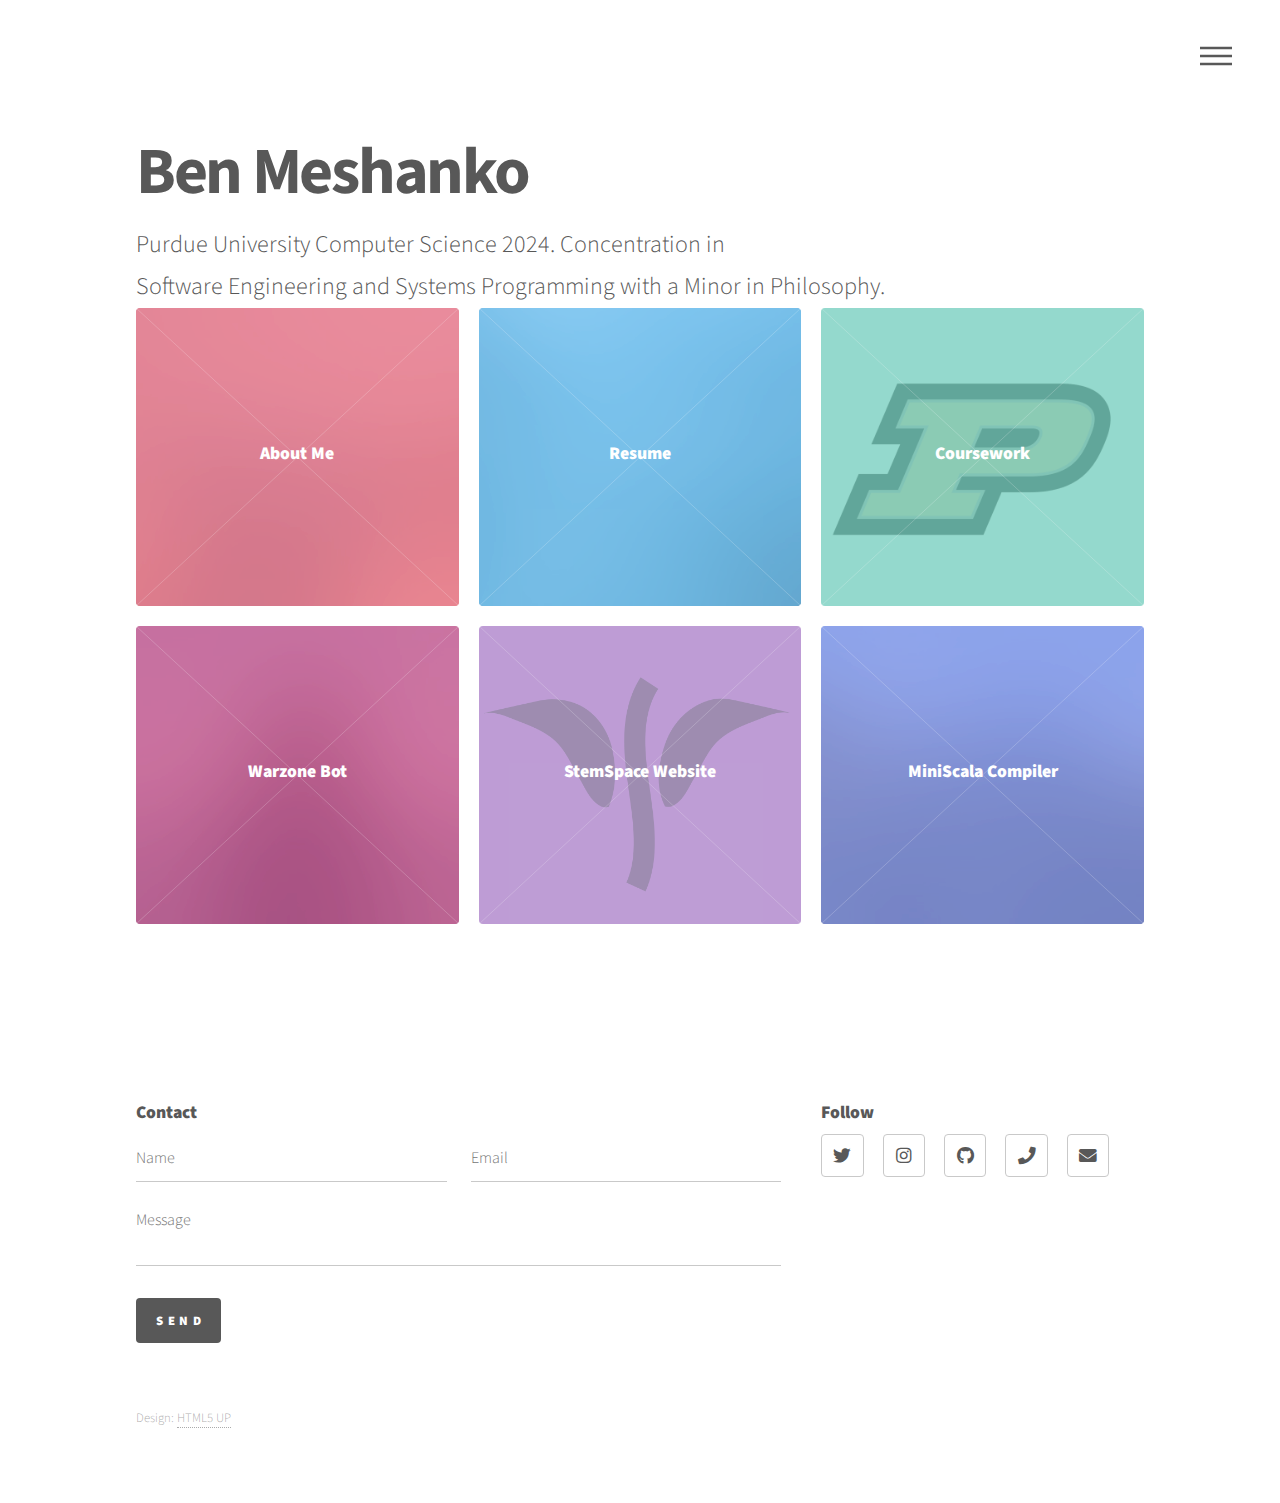
==== index.html @ 22a18676 "Lots of changes!" ====
<!DOCTYPE HTML>
<!--
	Phantom by HTML5 UP
	html5up.net | @ajlkn
	Free for personal and commercial use under the CCA 3.0 license (html5up.net/license)
-->
<html>
	<head>
		<title>Ben Meshanko</title>
		<meta charset="utf-8" />
		<meta name="viewport" content="width=device-width, initial-scale=1, user-scalable=no" />
		<link rel="stylesheet" href="assets/css/main.css" />
		<noscript><link rel="stylesheet" href="assets/css/noscript.css" /></noscript>
	</head>
	<body class="is-preload">
		<!-- Wrapper -->
			<div id="wrapper">

				<!-- Header -->
					<header id="header">
						<div class="inner">

							<!-- Nav -->
								<nav>
									<ul>
										<li><a href="#menu">Menu</a></li>
									</ul>
								</nav>

						</div>
					</header>

				<!-- Menu -->
					<nav id="menu">
						<h2>Menu</h2>
						<ul>
							<li><a href="index.html">Home</a></li>
							<li><a href="about.html">About Me</a></li>
							<li><a href="resume.pdf">Resume</a></li>
							<li><a href="coursework.html">Coursework</a></li>
						</ul>
					</nav>

				<!-- Main -->
					<div id="main">
						<div class="inner">
							<header class="text">
								<h1>Ben Meshanko</h1>
								<p>Purdue University Computer Science 2024. Concentration in<br> Software Engineering and Systems
									Programming with a Minor in Philosophy.
								</p>
							</header>
							<section class="tiles">
								<article class="style1">
									<span class="image">
										<img src="images/pic01.jpg" alt="" />
									</span>
									<a href="about.html">
										<h2>About Me</h2>
										<div class="content">
										</div>
									</a>
								</article>
								<article class="style2">
									<span class="image">
										<img src="images/pic02.jpg" alt="" />
									</span>
									<a href="resume.pdf">
										<h2>Resume</h2>
										<div class="content">
										</div>
									</a>
								</article>
								<article class="style3">
									<span class="image">
										<img src="images/purdue.jpg" alt="" />
									</span>
									<a href="coursework.html">
										<h2>Coursework</h2>
										<div class="content">
										</div>
									</a>
								</article>
								<article class="style4">
									<span class="image">
										<img src="images/pic04.jpg" alt="" />
									</span>
									<a href="warzone.html">
										<h2>Warzone Bot</h2>
										<div class="content">
										</div>
									</a>
								</article>
								<article class="style5">
									<span class="image">
										<img src="images/stemspace.png" alt="" />
									</span>
									<a href="stemspace.html">
										<h2>StemSpace Website</h2>
										<div class="content">
										</div>
									</a>
								</article>
								<article class="style6">
									<span class="image">
										<img src="images/pic06.jpg" alt="" />
									</span>
									<a href="compiler.html">
										<h2>MiniScala Compiler</h2>
										<div class="content">
										</div>
									</a>
								</article>
							</section>
						</div>
					</div>

				<!-- Footer -->
					<footer id="footer">
						<div class="inner">
							<section>
								<h2>Contact</h2>
								<form method="post" action="#">
									<div class="fields">
										<div class="field half">
											<input type="text" name="name" id="name" placeholder="Name" />
										</div>
										<div class="field half">
											<input type="email" name="email" id="email" placeholder="Email" />
										</div>
										<div class="field">
											<textarea name="message" id="message" placeholder="Message"></textarea>
										</div>
									</div>
									<ul class="actions">
										<li><input type="submit" value="Send" class="primary" /></li>
									</ul>
								</form>
							</section>
							<section>
								<h2>Follow</h2>
								<ul class="icons">
									<li><a href="#" class="icon brands style2 fa-twitter"><span class="label">Twitter</span></a></li>
									<li><a href="#" class="icon brands style2 fa-instagram"><span class="label">Instagram</span></a></li>
									<li><a href="#" class="icon brands style2 fa-github"><span class="label">GitHub</span></a></li>
									<li><a href="#" class="icon solid style2 fa-phone"><span class="label">Phone</span></a></li>
									<li><a href="#" class="icon solid style2 fa-envelope"><span class="label">Email</span></a></li>
								</ul>
							</section>
							<ul class="copyright">
								<li>Design: <a href="http://html5up.net">HTML5 UP</a></li>
							</ul>
						</div>
					</footer>
			</div>

		<!-- Scripts -->
			<script src="assets/js/jquery.min.js"></script>
			<script src="assets/js/browser.min.js"></script>
			<script src="assets/js/breakpoints.min.js"></script>
			<script src="assets/js/util.js"></script>
			<script src="assets/js/main.js"></script>

	</body>
</html>
---- assets/css/main.css ----
@import url(fontawesome-all.min.css);
@import url("https://fonts.googleapis.com/css?family=Source+Sans+Pro:300,700,900");

/*
	Phantom by HTML5 UP
	html5up.net | @ajlkn
	Free for personal and commercial use under the CCA 3.0 license (html5up.net/license)
*/

html, body, div, span, applet, object,
iframe, h1, h2, h3, h4, h5, h6, p, blockquote,
pre, a, abbr, acronym, address, big, cite,
code, del, dfn, em, img, ins, kbd, q, s, samp,
small, strike, strong, sub, sup, tt, var, b,
u, i, center, dl, dt, dd, ol, ul, li, fieldset,
form, label, legend, table, caption, tbody,
tfoot, thead, tr, th, td, article, aside,
canvas, details, embed, figure, figcaption,
footer, header, hgroup, menu, nav, output, ruby,
section, summary, time, mark, audio, video {
	margin: 0;
	padding: 0;
	border: 0;
	font-size: 100%;
	font: inherit;
	vertical-align: baseline;}

article, aside, details, figcaption, figure,
footer, header, hgroup, menu, nav, section {
	display: block;}

body {
	line-height: 1;
}

ol, ul {
	list-style: none;
}

blockquote, q {
	quotes: none;
}

	blockquote:before, blockquote:after, q:before, q:after {
		content: '';
		content: none;
	}

table {
	border-collapse: collapse;
	border-spacing: 0;
}

body {
	-webkit-text-size-adjust: none;
}

mark {
	background-color: transparent;
	color: inherit;
}

input::-moz-focus-inner {
	border: 0;
	padding: 0;
}

input, select, textarea {
	-moz-appearance: none;
	-webkit-appearance: none;
	-ms-appearance: none;
	appearance: none;
}

/* Basic */

	@-ms-viewport {
		width: device-width;
	}

	body {
		-ms-overflow-style: scrollbar;
	}

	@media screen and (max-width: 480px) {

		html, body {
			min-width: 320px;
		}

	}

	html {
		box-sizing: border-box;
	}

	*, *:before, *:after {
		box-sizing: inherit;
	}

	body {
		background: #ffffff;
	}

		body.is-preload *, body.is-preload *:before, body.is-preload *:after {
			-moz-animation: none !important;
			-webkit-animation: none !important;
			-ms-animation: none !important;
			animation: none !important;
			-moz-transition: none !important;
			-webkit-transition: none !important;
			-ms-transition: none !important;
			transition: none !important;
		}

/* Type */

	body, input, select, textarea {
		color: #585858;
		font-family: "Source Sans Pro", Helvetica, sans-serif;
		font-size: 16pt;
		font-weight: 300;
		line-height: 1.75;
	}

		@media screen and (max-width: 1680px) {

			body, input, select, textarea {
				font-size: 14pt;
			}

		}

		@media screen and (max-width: 1280px) {

			body, input, select, textarea {
				font-size: 12pt;
			}

		}

	a {
		-moz-transition: border-bottom-color 0.2s ease, color 0.2s ease;
		-webkit-transition: border-bottom-color 0.2s ease, color 0.2s ease;
		-ms-transition: border-bottom-color 0.2s ease, color 0.2s ease;
		transition: border-bottom-color 0.2s ease, color 0.2s ease;
		text-decoration: none;
		color: #585858;
		border-bottom: dotted 1px rgba(88, 88, 88, 0.5);
	}

		a:hover {
			border-bottom-color: transparent;
			color: #f2849e !important;
		}

	strong, b {
		font-weight: 900;
	}

	em, i {
		font-style: italic;
	}

	p {
		margin: 0 0 0 0;
	}

	h1 {
		font-size: 2.75em;
		font-weight: 700;
		line-height: 1.3;
		margin: 0 0 0.5em 0;
		letter-spacing: -0.035em;
	}

		h1 a {
			color: inherit;
		}

		@media screen and (max-width: 736px) {

			h1 {
				font-size: 2em;
				margin: 0 0 1em 0;
			}

		}

		@media screen and (max-width: 360px) {

			h1 {
				font-size: 1.75em;
			}

		}

	h2, h3, h4, h5, h6 {
		font-weight: 900;
		line-height: 1.5;
		margin: 0 0 2mm 0;
	}

		h2 a, h3 a, h4 a, h5 a, h6 a {
			color: inherit;
		}

	h2 {
		font-size: 1.1em;
	}

	h3 {
		font-size: 1em;
	}

	h4 {
		font-size: 0.8em;
	}

	h5 {
		font-size: 0.8em;
	}

	h6 {
		font-size: 0.8em;
	}

	@media screen and (max-width: 980px) {

		h1 br, h2 br, h3 br, h4 br, h5 br, h6 br {
			display: none;
		}

	}

	@media screen and (max-width: 736px) {

		h2 {
			font-size: 1em;
		}

		h3 {
			font-size: 0.8em;
		}

	}

	sub {
		font-size: 0.8em;
		position: relative;
		top: 0.5em;
	}

	sup {
		font-size: 0.8em;
		position: relative;
		top: -0.5em;
	}

	blockquote {
		border-left: solid 4px #c9c9c9;
		font-style: italic;
		margin: 0 0 2em 0;
		padding: 0.5em 0 0.5em 2em;
	}

	code {
		background: rgba(144, 144, 144, 0.075);
		border-radius: 4px;
		border: solid 1px #c9c9c9;
		font-family: "Courier New", monospace;
		font-size: 0.9em;
		margin: 0 0.25em;
		padding: 0.25em 0.65em;
	}

	pre {
		-webkit-overflow-scrolling: touch;
		font-family: "Courier New", monospace;
		font-size: 0.9em;
		margin: 0 0 2em 0;
	}

		pre code {
			display: block;
			line-height: 1.75;
			padding: 1em 1.5em;
			overflow-x: auto;
		}

	hr {
		border: 0;
		border-bottom: solid 1px #c9c9c9;
		margin: 2em 0;
	}

		hr.major {
			margin: 3em 0;
		}

	.align-left {
		text-align: left;
	}

	.align-center {
		text-align: center;
	}

	.align-right {
		text-align: right;
	}

/* Row */

	.row {
		display: flex;
		flex-wrap: wrap;
		box-sizing: border-box;
		align-items: stretch;
	}

		.row > * {
			box-sizing: border-box;
		}

		.row.gtr-uniform > * > :last-child {
			margin-bottom: 0;
		}

		.row.aln-left {
			justify-content: flex-start;
		}

		.row.aln-center {
			justify-content: center;
		}

		.row.aln-right {
			justify-content: flex-end;
		}

		.row.aln-top {
			align-items: flex-start;
		}

		.row.aln-middle {
			align-items: center;
		}

		.row.aln-bottom {
			align-items: flex-end;
		}

		.row > .imp {
			order: -1;
		}

		.row > .col-1 {
			width: 8.33333%;
		}

		.row > .off-1 {
			margin-left: 8.33333%;
		}

		.row > .col-2 {
			width: 16.66667%;
		}

		.row > .off-2 {
			margin-left: 16.66667%;
		}

		.row > .col-3 {
			width: 25%;
		}

		.row > .off-3 {
			margin-left: 25%;
		}

		.row > .col-4 {
			width: 33.33333%;
		}

		.row > .off-4 {
			margin-left: 33.33333%;
		}

		.row > .col-5 {
			width: 41.66667%;
		}

		.row > .off-5 {
			margin-left: 41.66667%;
		}

		.row > .col-6 {
			width: 50%;
		}

		.row > .off-6 {
			margin-left: 50%;
		}

		.row > .col-7 {
			width: 58.33333%;
		}

		.row > .off-7 {
			margin-left: 58.33333%;
		}

		.row > .col-8 {
			width: 66.66667%;
		}

		.row > .off-8 {
			margin-left: 66.66667%;
		}

		.row > .col-9 {
			width: 75%;
		}

		.row > .off-9 {
			margin-left: 75%;
		}

		.row > .col-10 {
			width: 83.33333%;
		}

		.row > .off-10 {
			margin-left: 83.33333%;
		}

		.row > .col-11 {
			width: 91.66667%;
		}

		.row > .off-11 {
			margin-left: 91.66667%;
		}

		.row > .col-12 {
			width: 100%;
		}

		.row > .off-12 {
			margin-left: 100%;
		}

		.row.gtr-0 {
			margin-top: 0;
			margin-left: 0em;
		}

			.row.gtr-0 > * {
				padding: 0 0 0 0em;
			}

			.row.gtr-0.gtr-uniform {
				margin-top: 0em;
			}

				.row.gtr-0.gtr-uniform > * {
					padding-top: 0em;
				}

		.row.gtr-25 {
			margin-top: 0;
			margin-left: -0.5em;
		}

			.row.gtr-25 > * {
				padding: 0 0 0 0.5em;
			}

			.row.gtr-25.gtr-uniform {
				margin-top: -0.5em;
			}

				.row.gtr-25.gtr-uniform > * {
					padding-top: 0.5em;
				}

		.row.gtr-50 {
			margin-top: 0;
			margin-left: -1em;
		}

			.row.gtr-50 > * {
				padding: 0 0 0 1em;
			}

			.row.gtr-50.gtr-uniform {
				margin-top: -1em;
			}

				.row.gtr-50.gtr-uniform > * {
					padding-top: 1em;
				}

		.row {
			margin-top: 0;
			margin-left: -2em;
		}

			.row > * {
				padding: 0 0 0 2em;
			}

			.row.gtr-uniform {
				margin-top: -2em;
			}

				.row.gtr-uniform > * {
					padding-top: 2em;
				}

		.row.gtr-150 {
			margin-top: 0;
			margin-left: -3em;
		}

			.row.gtr-150 > * {
				padding: 0 0 0 3em;
			}

			.row.gtr-150.gtr-uniform {
				margin-top: -3em;
			}

				.row.gtr-150.gtr-uniform > * {
					padding-top: 3em;
				}

		.row.gtr-200 {
			margin-top: 0;
			margin-left: -4em;
		}

			.row.gtr-200 > * {
				padding: 0 0 0 4em;
			}

			.row.gtr-200.gtr-uniform {
				margin-top: -4em;
			}

				.row.gtr-200.gtr-uniform > * {
					padding-top: 4em;
				}

		@media screen and (max-width: 1680px) {

			.row {
				display: flex;
				flex-wrap: wrap;
				box-sizing: border-box;
				align-items: stretch;
			}

				.row > * {
					box-sizing: border-box;
				}

				.row.gtr-uniform > * > :last-child {
					margin-bottom: 0;
				}

				.row.aln-left {
					justify-content: flex-start;
				}

				.row.aln-center {
					justify-content: center;
				}

				.row.aln-right {
					justify-content: flex-end;
				}

				.row.aln-top {
					align-items: flex-start;
				}

				.row.aln-middle {
					align-items: center;
				}

				.row.aln-bottom {
					align-items: flex-end;
				}

				.row > .imp-xlarge {
					order: -1;
				}

				.row > .col-1-xlarge {
					width: 8.33333%;
				}

				.row > .off-1-xlarge {
					margin-left: 8.33333%;
				}

				.row > .col-2-xlarge {
					width: 16.66667%;
				}

				.row > .off-2-xlarge {
					margin-left: 16.66667%;
				}

				.row > .col-3-xlarge {
					width: 25%;
				}

				.row > .off-3-xlarge {
					margin-left: 25%;
				}

				.row > .col-4-xlarge {
					width: 33.33333%;
				}

				.row > .off-4-xlarge {
					margin-left: 33.33333%;
				}

				.row > .col-5-xlarge {
					width: 41.66667%;
				}

				.row > .off-5-xlarge {
					margin-left: 41.66667%;
				}

				.row > .col-6-xlarge {
					width: 50%;
				}

				.row > .off-6-xlarge {
					margin-left: 50%;
				}

				.row > .col-7-xlarge {
					width: 58.33333%;
				}

				.row > .off-7-xlarge {
					margin-left: 58.33333%;
				}

				.row > .col-8-xlarge {
					width: 66.66667%;
				}

				.row > .off-8-xlarge {
					margin-left: 66.66667%;
				}

				.row > .col-9-xlarge {
					width: 75%;
				}

				.row > .off-9-xlarge {
					margin-left: 75%;
				}

				.row > .col-10-xlarge {
					width: 83.33333%;
				}

				.row > .off-10-xlarge {
					margin-left: 83.33333%;
				}

				.row > .col-11-xlarge {
					width: 91.66667%;
				}

				.row > .off-11-xlarge {
					margin-left: 91.66667%;
				}

				.row > .col-12-xlarge {
					width: 100%;
				}

				.row > .off-12-xlarge {
					margin-left: 100%;
				}

				.row.gtr-0 {
					margin-top: 0;
					margin-left: 0em;
				}

					.row.gtr-0 > * {
						padding: 0 0 0 0em;
					}

					.row.gtr-0.gtr-uniform {
						margin-top: 0em;
					}

						.row.gtr-0.gtr-uniform > * {
							padding-top: 0em;
						}

				.row.gtr-25 {
					margin-top: 0;
					margin-left: -0.5em;
				}

					.row.gtr-25 > * {
						padding: 0 0 0 0.5em;
					}

					.row.gtr-25.gtr-uniform {
						margin-top: -0.5em;
					}

						.row.gtr-25.gtr-uniform > * {
							padding-top: 0.5em;
						}

				.row.gtr-50 {
					margin-top: 0;
					margin-left: -1em;
				}

					.row.gtr-50 > * {
						padding: 0 0 0 1em;
					}

					.row.gtr-50.gtr-uniform {
						margin-top: -1em;
					}

						.row.gtr-50.gtr-uniform > * {
							padding-top: 1em;
						}

				.row {
					margin-top: 0;
					margin-left: -2em;
				}

					.row > * {
						padding: 0 0 0 2em;
					}

					.row.gtr-uniform {
						margin-top: -2em;
					}

						.row.gtr-uniform > * {
							padding-top: 2em;
						}

				.row.gtr-150 {
					margin-top: 0;
					margin-left: -3em;
				}

					.row.gtr-150 > * {
						padding: 0 0 0 3em;
					}

					.row.gtr-150.gtr-uniform {
						margin-top: -3em;
					}

						.row.gtr-150.gtr-uniform > * {
							padding-top: 3em;
						}

				.row.gtr-200 {
					margin-top: 0;
					margin-left: -4em;
				}

					.row.gtr-200 > * {
						padding: 0 0 0 4em;
					}

					.row.gtr-200.gtr-uniform {
						margin-top: -4em;
					}

						.row.gtr-200.gtr-uniform > * {
							padding-top: 4em;
						}

		}

		@media screen and (max-width: 1280px) {

			.row {
				display: flex;
				flex-wrap: wrap;
				box-sizing: border-box;
				align-items: stretch;
			}

				.row > * {
					box-sizing: border-box;
				}

				.row.gtr-uniform > * > :last-child {
					margin-bottom: 0;
				}

				.row.aln-left {
					justify-content: flex-start;
				}

				.row.aln-center {
					justify-content: center;
				}

				.row.aln-right {
					justify-content: flex-end;
				}

				.row.aln-top {
					align-items: flex-start;
				}

				.row.aln-middle {
					align-items: center;
				}

				.row.aln-bottom {
					align-items: flex-end;
				}

				.row > .imp-large {
					order: -1;
				}

				.row > .col-1-large {
					width: 8.33333%;
				}

				.row > .off-1-large {
					margin-left: 8.33333%;
				}

				.row > .col-2-large {
					width: 16.66667%;
				}

				.row > .off-2-large {
					margin-left: 16.66667%;
				}

				.row > .col-3-large {
					width: 25%;
				}

				.row > .off-3-large {
					margin-left: 25%;
				}

				.row > .col-4-large {
					width: 33.33333%;
				}

				.row > .off-4-large {
					margin-left: 33.33333%;
				}

				.row > .col-5-large {
					width: 41.66667%;
				}

				.row > .off-5-large {
					margin-left: 41.66667%;
				}

				.row > .col-6-large {
					width: 50%;
				}

				.row > .off-6-large {
					margin-left: 50%;
				}

				.row > .col-7-large {
					width: 58.33333%;
				}

				.row > .off-7-large {
					margin-left: 58.33333%;
				}

				.row > .col-8-large {
					width: 66.66667%;
				}

				.row > .off-8-large {
					margin-left: 66.66667%;
				}

				.row > .col-9-large {
					width: 75%;
				}

				.row > .off-9-large {
					margin-left: 75%;
				}

				.row > .col-10-large {
					width: 83.33333%;
				}

				.row > .off-10-large {
					margin-left: 83.33333%;
				}

				.row > .col-11-large {
					width: 91.66667%;
				}

				.row > .off-11-large {
					margin-left: 91.66667%;
				}

				.row > .col-12-large {
					width: 100%;
				}

				.row > .off-12-large {
					margin-left: 100%;
				}

				.row.gtr-0 {
					margin-top: 0;
					margin-left: 0em;
				}

					.row.gtr-0 > * {
						padding: 0 0 0 0em;
					}

					.row.gtr-0.gtr-uniform {
						margin-top: 0em;
					}

						.row.gtr-0.gtr-uniform > * {
							padding-top: 0em;
						}

				.row.gtr-25 {
					margin-top: 0;
					margin-left: -0.5em;
				}

					.row.gtr-25 > * {
						padding: 0 0 0 0.5em;
					}

					.row.gtr-25.gtr-uniform {
						margin-top: -0.5em;
					}

						.row.gtr-25.gtr-uniform > * {
							padding-top: 0.5em;
						}

				.row.gtr-50 {
					margin-top: 0;
					margin-left: -1em;
				}

					.row.gtr-50 > * {
						padding: 0 0 0 1em;
					}

					.row.gtr-50.gtr-uniform {
						margin-top: -1em;
					}

						.row.gtr-50.gtr-uniform > * {
							padding-top: 1em;
						}

				.row {
					margin-top: 0;
					margin-left: -2em;
				}

					.row > * {
						padding: 0 0 0 2em;
					}

					.row.gtr-uniform {
						margin-top: -2em;
					}

						.row.gtr-uniform > * {
							padding-top: 2em;
						}

				.row.gtr-150 {
					margin-top: 0;
					margin-left: -3em;
				}

					.row.gtr-150 > * {
						padding: 0 0 0 3em;
					}

					.row.gtr-150.gtr-uniform {
						margin-top: -3em;
					}

						.row.gtr-150.gtr-uniform > * {
							padding-top: 3em;
						}

				.row.gtr-200 {
					margin-top: 0;
					margin-left: -4em;
				}

					.row.gtr-200 > * {
						padding: 0 0 0 4em;
					}

					.row.gtr-200.gtr-uniform {
						margin-top: -4em;
					}

						.row.gtr-200.gtr-uniform > * {
							padding-top: 4em;
						}

		}

		@media screen and (max-width: 980px) {

			.row {
				display: flex;
				flex-wrap: wrap;
				box-sizing: border-box;
				align-items: stretch;
			}

				.row > * {
					box-sizing: border-box;
				}

				.row.gtr-uniform > * > :last-child {
					margin-bottom: 0;
				}

				.row.aln-left {
					justify-content: flex-start;
				}

				.row.aln-center {
					justify-content: center;
				}

				.row.aln-right {
					justify-content: flex-end;
				}

				.row.aln-top {
					align-items: flex-start;
				}

				.row.aln-middle {
					align-items: center;
				}

				.row.aln-bottom {
					align-items: flex-end;
				}

				.row > .imp-medium {
					order: -1;
				}

				.row > .col-1-medium {
					width: 8.33333%;
				}

				.row > .off-1-medium {
					margin-left: 8.33333%;
				}

				.row > .col-2-medium {
					width: 16.66667%;
				}

				.row > .off-2-medium {
					margin-left: 16.66667%;
				}

				.row > .col-3-medium {
					width: 25%;
				}

				.row > .off-3-medium {
					margin-left: 25%;
				}

				.row > .col-4-medium {
					width: 33.33333%;
				}

				.row > .off-4-medium {
					margin-left: 33.33333%;
				}

				.row > .col-5-medium {
					width: 41.66667%;
				}

				.row > .off-5-medium {
					margin-left: 41.66667%;
				}

				.row > .col-6-medium {
					width: 50%;
				}

				.row > .off-6-medium {
					margin-left: 50%;
				}

				.row > .col-7-medium {
					width: 58.33333%;
				}

				.row > .off-7-medium {
					margin-left: 58.33333%;
				}

				.row > .col-8-medium {
					width: 66.66667%;
				}

				.row > .off-8-medium {
					margin-left: 66.66667%;
				}

				.row > .col-9-medium {
					width: 75%;
				}

				.row > .off-9-medium {
					margin-left: 75%;
				}

				.row > .col-10-medium {
					width: 83.33333%;
				}

				.row > .off-10-medium {
					margin-left: 83.33333%;
				}

				.row > .col-11-medium {
					width: 91.66667%;
				}

				.row > .off-11-medium {
					margin-left: 91.66667%;
				}

				.row > .col-12-medium {
					width: 100%;
				}

				.row > .off-12-medium {
					margin-left: 100%;
				}

				.row.gtr-0 {
					margin-top: 0;
					margin-left: 0em;
				}

					.row.gtr-0 > * {
						padding: 0 0 0 0em;
					}

					.row.gtr-0.gtr-uniform {
						margin-top: 0em;
					}

						.row.gtr-0.gtr-uniform > * {
							padding-top: 0em;
						}

				.row.gtr-25 {
					margin-top: 0;
					margin-left: -0.375em;
				}

					.row.gtr-25 > * {
						padding: 0 0 0 0.375em;
					}

					.row.gtr-25.gtr-uniform {
						margin-top: -0.375em;
					}

						.row.gtr-25.gtr-uniform > * {
							padding-top: 0.375em;
						}

				.row.gtr-50 {
					margin-top: 0;
					margin-left: -0.75em;
				}

					.row.gtr-50 > * {
						padding: 0 0 0 0.75em;
					}

					.row.gtr-50.gtr-uniform {
						margin-top: -0.75em;
					}

						.row.gtr-50.gtr-uniform > * {
							padding-top: 0.75em;
						}

				.row {
					margin-top: 0;
					margin-left: -1.5em;
				}

					.row > * {
						padding: 0 0 0 1.5em;
					}

					.row.gtr-uniform {
						margin-top: -1.5em;
					}

						.row.gtr-uniform > * {
							padding-top: 1.5em;
						}

				.row.gtr-150 {
					margin-top: 0;
					margin-left: -2.25em;
				}

					.row.gtr-150 > * {
						padding: 0 0 0 2.25em;
					}

					.row.gtr-150.gtr-uniform {
						margin-top: -2.25em;
					}

						.row.gtr-150.gtr-uniform > * {
							padding-top: 2.25em;
						}

				.row.gtr-200 {
					margin-top: 0;
					margin-left: -3em;
				}

					.row.gtr-200 > * {
						padding: 0 0 0 3em;
					}

					.row.gtr-200.gtr-uniform {
						margin-top: -3em;
					}

						.row.gtr-200.gtr-uniform > * {
							padding-top: 3em;
						}

		}

		@media screen and (max-width: 736px) {

			.row {
				display: flex;
				flex-wrap: wrap;
				box-sizing: border-box;
				align-items: stretch;
			}

				.row > * {
					box-sizing: border-box;
				}

				.row.gtr-uniform > * > :last-child {
					margin-bottom: 0;
				}

				.row.aln-left {
					justify-content: flex-start;
				}

				.row.aln-center {
					justify-content: center;
				}

				.row.aln-right {
					justify-content: flex-end;
				}

				.row.aln-top {
					align-items: flex-start;
				}

				.row.aln-middle {
					align-items: center;
				}

				.row.aln-bottom {
					align-items: flex-end;
				}

				.row > .imp-small {
					order: -1;
				}

				.row > .col-1-small {
					width: 8.33333%;
				}

				.row > .off-1-small {
					margin-left: 8.33333%;
				}

				.row > .col-2-small {
					width: 16.66667%;
				}

				.row > .off-2-small {
					margin-left: 16.66667%;
				}

				.row > .col-3-small {
					width: 25%;
				}

				.row > .off-3-small {
					margin-left: 25%;
				}

				.row > .col-4-small {
					width: 33.33333%;
				}

				.row > .off-4-small {
					margin-left: 33.33333%;
				}

				.row > .col-5-small {
					width: 41.66667%;
				}

				.row > .off-5-small {
					margin-left: 41.66667%;
				}

				.row > .col-6-small {
					width: 50%;
				}

				.row > .off-6-small {
					margin-left: 50%;
				}

				.row > .col-7-small {
					width: 58.33333%;
				}

				.row > .off-7-small {
					margin-left: 58.33333%;
				}

				.row > .col-8-small {
					width: 66.66667%;
				}

				.row > .off-8-small {
					margin-left: 66.66667%;
				}

				.row > .col-9-small {
					width: 75%;
				}

				.row > .off-9-small {
					margin-left: 75%;
				}

				.row > .col-10-small {
					width: 83.33333%;
				}

				.row > .off-10-small {
					margin-left: 83.33333%;
				}

				.row > .col-11-small {
					width: 91.66667%;
				}

				.row > .off-11-small {
					margin-left: 91.66667%;
				}

				.row > .col-12-small {
					width: 100%;
				}

				.row > .off-12-small {
					margin-left: 100%;
				}

				.row.gtr-0 {
					margin-top: 0;
					margin-left: 0em;
				}

					.row.gtr-0 > * {
						padding: 0 0 0 0em;
					}

					.row.gtr-0.gtr-uniform {
						margin-top: 0em;
					}

						.row.gtr-0.gtr-uniform > * {
							padding-top: 0em;
						}

				.row.gtr-25 {
					margin-top: 0;
					margin-left: -0.25em;
				}

					.row.gtr-25 > * {
						padding: 0 0 0 0.25em;
					}

					.row.gtr-25.gtr-uniform {
						margin-top: -0.25em;
					}

						.row.gtr-25.gtr-uniform > * {
							padding-top: 0.25em;
						}

				.row.gtr-50 {
					margin-top: 0;
					margin-left: -0.5em;
				}

					.row.gtr-50 > * {
						padding: 0 0 0 0.5em;
					}

					.row.gtr-50.gtr-uniform {
						margin-top: -0.5em;
					}

						.row.gtr-50.gtr-uniform > * {
							padding-top: 0.5em;
						}

				.row {
					margin-top: 0;
					margin-left: -1em;
				}

					.row > * {
						padding: 0 0 0 1em;
					}

					.row.gtr-uniform {
						margin-top: -1em;
					}

						.row.gtr-uniform > * {
							padding-top: 1em;
						}

				.row.gtr-150 {
					margin-top: 0;
					margin-left: -1.5em;
				}

					.row.gtr-150 > * {
						padding: 0 0 0 1.5em;
					}

					.row.gtr-150.gtr-uniform {
						margin-top: -1.5em;
					}

						.row.gtr-150.gtr-uniform > * {
							padding-top: 1.5em;
						}

				.row.gtr-200 {
					margin-top: 0;
					margin-left: -2em;
				}

					.row.gtr-200 > * {
						padding: 0 0 0 2em;
					}

					.row.gtr-200.gtr-uniform {
						margin-top: -2em;
					}

						.row.gtr-200.gtr-uniform > * {
							padding-top: 2em;
						}

		}

		@media screen and (max-width: 480px) {

			.row {
				display: flex;
				flex-wrap: wrap;
				box-sizing: border-box;
				align-items: stretch;
			}

				.row > * {
					box-sizing: border-box;
				}

				.row.gtr-uniform > * > :last-child {
					margin-bottom: 0;
				}

				.row.aln-left {
					justify-content: flex-start;
				}

				.row.aln-center {
					justify-content: center;
				}

				.row.aln-right {
					justify-content: flex-end;
				}

				.row.aln-top {
					align-items: flex-start;
				}

				.row.aln-middle {
					align-items: center;
				}

				.row.aln-bottom {
					align-items: flex-end;
				}

				.row > .imp-xsmall {
					order: -1;
				}

				.row > .col-1-xsmall {
					width: 8.33333%;
				}

				.row > .off-1-xsmall {
					margin-left: 8.33333%;
				}

				.row > .col-2-xsmall {
					width: 16.66667%;
				}

				.row > .off-2-xsmall {
					margin-left: 16.66667%;
				}

				.row > .col-3-xsmall {
					width: 25%;
				}

				.row > .off-3-xsmall {
					margin-left: 25%;
				}

				.row > .col-4-xsmall {
					width: 33.33333%;
				}

				.row > .off-4-xsmall {
					margin-left: 33.33333%;
				}

				.row > .col-5-xsmall {
					width: 41.66667%;
				}

				.row > .off-5-xsmall {
					margin-left: 41.66667%;
				}

				.row > .col-6-xsmall {
					width: 50%;
				}

				.row > .off-6-xsmall {
					margin-left: 50%;
				}

				.row > .col-7-xsmall {
					width: 58.33333%;
				}

				.row > .off-7-xsmall {
					margin-left: 58.33333%;
				}

				.row > .col-8-xsmall {
					width: 66.66667%;
				}

				.row > .off-8-xsmall {
					margin-left: 66.66667%;
				}

				.row > .col-9-xsmall {
					width: 75%;
				}

				.row > .off-9-xsmall {
					margin-left: 75%;
				}

				.row > .col-10-xsmall {
					width: 83.33333%;
				}

				.row > .off-10-xsmall {
					margin-left: 83.33333%;
				}

				.row > .col-11-xsmall {
					width: 91.66667%;
				}

				.row > .off-11-xsmall {
					margin-left: 91.66667%;
				}

				.row > .col-12-xsmall {
					width: 100%;
				}

				.row > .off-12-xsmall {
					margin-left: 100%;
				}

				.row.gtr-0 {
					margin-top: 0;
					margin-left: 0em;
				}

					.row.gtr-0 > * {
						padding: 0 0 0 0em;
					}

					.row.gtr-0.gtr-uniform {
						margin-top: 0em;
					}

						.row.gtr-0.gtr-uniform > * {
							padding-top: 0em;
						}

				.row.gtr-25 {
					margin-top: 0;
					margin-left: -0.25em;
				}

					.row.gtr-25 > * {
						padding: 0 0 0 0.25em;
					}

					.row.gtr-25.gtr-uniform {
						margin-top: -0.25em;
					}

						.row.gtr-25.gtr-uniform > * {
							padding-top: 0.25em;
						}

				.row.gtr-50 {
					margin-top: 0;
					margin-left: -0.5em;
				}

					.row.gtr-50 > * {
						padding: 0 0 0 0.5em;
					}

					.row.gtr-50.gtr-uniform {
						margin-top: -0.5em;
					}

						.row.gtr-50.gtr-uniform > * {
							padding-top: 0.5em;
						}

				.row {
					margin-top: 0;
					margin-left: -1em;
				}

					.row > * {
						padding: 0 0 0 1em;
					}

					.row.gtr-uniform {
						margin-top: -1em;
					}

						.row.gtr-uniform > * {
							padding-top: 1em;
						}

				.row.gtr-150 {
					margin-top: 0;
					margin-left: -1.5em;
				}

					.row.gtr-150 > * {
						padding: 0 0 0 1.5em;
					}

					.row.gtr-150.gtr-uniform {
						margin-top: -1.5em;
					}

						.row.gtr-150.gtr-uniform > * {
							padding-top: 1.5em;
						}

				.row.gtr-200 {
					margin-top: 0;
					margin-left: -2em;
				}

					.row.gtr-200 > * {
						padding: 0 0 0 2em;
					}

					.row.gtr-200.gtr-uniform {
						margin-top: -2em;
					}

						.row.gtr-200.gtr-uniform > * {
							padding-top: 2em;
						}

		}

/* Section/Article */

	section.special, article.special {
		text-align: center;
	}

	header p {
		margin-top: -1em;
	}

	@media screen and (max-width: 736px) {

		header p {
			margin-top: 0;
		}

	}

/* Icon */

	.icon {
		text-decoration: none;
		border-bottom: none;
		position: relative;
	}

		.icon:before {
			-moz-osx-font-smoothing: grayscale;
			-webkit-font-smoothing: antialiased;
			display: inline-block;
			font-style: normal;
			font-variant: normal;
			text-rendering: auto;
			line-height: 1;
			text-transform: none !important;
			font-family: 'Font Awesome 5 Free';
			font-weight: 400;
		}

		.icon > .label {
			display: none;
		}

		.icon:before {
			line-height: inherit;
		}

		.icon.solid:before {
			font-weight: 900;
		}

		.icon.brands:before {
			font-family: 'Font Awesome 5 Brands';
		}

		.icon.style2 {
			-moz-transition: background-color 0.2s ease-in-out, color 0.2s ease-in-out, border-color 0.2s ease-in-out;
			-webkit-transition: background-color 0.2s ease-in-out, color 0.2s ease-in-out, border-color 0.2s ease-in-out;
			-ms-transition: background-color 0.2s ease-in-out, color 0.2s ease-in-out, border-color 0.2s ease-in-out;
			transition: background-color 0.2s ease-in-out, color 0.2s ease-in-out, border-color 0.2s ease-in-out;
			background-color: transparent;
			border: solid 1px #c9c9c9;
			border-radius: 4px;
			width: 2.65em;
			height: 2.65em;
			display: inline-block;
			text-align: center;
			line-height: 2.65em;
			color: inherit;
		}

			.icon.style2:before {
				font-size: 1.1em;
			}

			.icon.style2:hover {
				color: #f2849e;
				border-color: #f2849e;
			}

			.icon.style2:active {
				background-color: rgba(242, 132, 158, 0.1);
			}

/* List */

	ol {
		list-style: decimal;
		margin: 0 0 2em 0;
		padding-left: 1.25em;
	}

		ol li {
			padding-left: 0.25em;
		}

	ul {
		list-style: disc;
		margin: 0 0 2em 0;
		padding-left: 1em;
	}

		ul li {
			padding-left: 0.5em;
		}

		ul.alt {
			list-style: none;
			padding-left: 0;
		}

			ul.alt li {
				border-top: solid 1px #c9c9c9;
				padding: 0.5em 0;
			}

				ul.alt li:first-child {
					border-top: 0;
					padding-top: 0;
				}

	dl {
		margin: 0 0 2em 0;
	}

		dl dt {
			display: block;
			font-weight: 900;
			margin: 0 0 1em 0;
		}

		dl dd {
			margin-left: 2em;
		}

/* Actions */

	ul.actions {
		display: -moz-flex;
		display: -webkit-flex;
		display: -ms-flex;
		display: flex;
		cursor: default;
		list-style: none;
		margin-left: -1em;
		padding-left: 0;
	}

		ul.actions li {
			padding: 0 0 0 1em;
			vertical-align: middle;
		}

		ul.actions.special {
			-moz-justify-content: center;
			-webkit-justify-content: center;
			-ms-justify-content: center;
			justify-content: center;
			width: 100%;
			margin-left: 0;
		}

			ul.actions.special li:first-child {
				padding-left: 0;
			}

		ul.actions.stacked {
			-moz-flex-direction: column;
			-webkit-flex-direction: column;
			-ms-flex-direction: column;
			flex-direction: column;
			margin-left: 0;
		}

			ul.actions.stacked li {
				padding: 1.3em 0 0 0;
			}

				ul.actions.stacked li:first-child {
					padding-top: 0;
				}

		ul.actions.fit {
			width: calc(100% + 1em);
		}

			ul.actions.fit li {
				-moz-flex-grow: 1;
				-webkit-flex-grow: 1;
				-ms-flex-grow: 1;
				flex-grow: 1;
				-moz-flex-shrink: 1;
				-webkit-flex-shrink: 1;
				-ms-flex-shrink: 1;
				flex-shrink: 1;
				width: 100%;
			}

				ul.actions.fit li > * {
					width: 100%;
				}

			ul.actions.fit.stacked {
				width: 100%;
			}

		@media screen and (max-width: 480px) {

			ul.actions:not(.fixed) {
				-moz-flex-direction: column;
				-webkit-flex-direction: column;
				-ms-flex-direction: column;
				flex-direction: column;
				margin-left: 0;
				width: 100% !important;
			}

				ul.actions:not(.fixed) li {
					-moz-flex-grow: 1;
					-webkit-flex-grow: 1;
					-ms-flex-grow: 1;
					flex-grow: 1;
					-moz-flex-shrink: 1;
					-webkit-flex-shrink: 1;
					-ms-flex-shrink: 1;
					flex-shrink: 1;
					padding: 1em 0 0 0;
					text-align: center;
					width: 100%;
				}

					ul.actions:not(.fixed) li > * {
						width: 100%;
					}

					ul.actions:not(.fixed) li:first-child {
						padding-top: 0;
					}

					ul.actions:not(.fixed) li input[type="submit"],
					ul.actions:not(.fixed) li input[type="reset"],
					ul.actions:not(.fixed) li input[type="button"],
					ul.actions:not(.fixed) li button,
					ul.actions:not(.fixed) li .button {
						width: 100%;
					}

						ul.actions:not(.fixed) li input[type="submit"].icon:before,
						ul.actions:not(.fixed) li input[type="reset"].icon:before,
						ul.actions:not(.fixed) li input[type="button"].icon:before,
						ul.actions:not(.fixed) li button.icon:before,
						ul.actions:not(.fixed) li .button.icon:before {
							margin-left: -0.5rem;
						}

		}

/* Icons */

	ul.icons {
		cursor: default;
		list-style: none;
		padding-left: 0;
		margin: -1em 0 2em -1em;
	}

		ul.icons li {
			display: inline-block;
			padding: 1em 0 0 1em;
		}

/* Form */

	form {
		margin: 0 0 2em 0;
		overflow-x: hidden;
	}

		form > :last-child {
			margin-bottom: 0;
		}

		form > .fields {
			display: -moz-flex;
			display: -webkit-flex;
			display: -ms-flex;
			display: flex;
			-moz-flex-wrap: wrap;
			-webkit-flex-wrap: wrap;
			-ms-flex-wrap: wrap;
			flex-wrap: wrap;
			width: calc(100% + 3em);
			margin: -1.5em 0 2em -1.5em;
		}

			form > .fields > .field {
				-moz-flex-grow: 0;
				-webkit-flex-grow: 0;
				-ms-flex-grow: 0;
				flex-grow: 0;
				-moz-flex-shrink: 0;
				-webkit-flex-shrink: 0;
				-ms-flex-shrink: 0;
				flex-shrink: 0;
				padding: 1.5em 0 0 1.5em;
				width: calc(100% - 1.5em);
			}

				form > .fields > .field.half {
					width: calc(50% - 0.75em);
				}

				form > .fields > .field.third {
					width: calc(100%/3 - 0.5em);
				}

				form > .fields > .field.quarter {
					width: calc(25% - 0.375em);
				}

		@media screen and (max-width: 480px) {

			form > .fields {
				width: calc(100% + 3em);
				margin: -1.5em 0 2em -1.5em;
			}

				form > .fields > .field {
					padding: 1.5em 0 0 1.5em;
					width: calc(100% - 1.5em);
				}

					form > .fields > .field.half {
						width: calc(100% - 1.5em);
					}

					form > .fields > .field.third {
						width: calc(100% - 1.5em);
					}

					form > .fields > .field.quarter {
						width: calc(100% - 1.5em);
					}

		}

	label {
		display: block;
		font-size: 0.9em;
		font-weight: 900;
		margin: 0 0 1em 0;
	}

	input[type="text"],
	input[type="password"],
	input[type="email"],
	input[type="tel"],
	select,
	textarea {
		-moz-appearance: none;
		-webkit-appearance: none;
		-ms-appearance: none;
		appearance: none;
		background-color: transparent;
		border: none;
		border-radius: 0;
		border-bottom: solid 1px #c9c9c9;
		color: inherit;
		display: block;
		outline: 0;
		padding: 0;
		text-decoration: none;
		width: 100%;
	}

		input[type="text"]:invalid,
		input[type="password"]:invalid,
		input[type="email"]:invalid,
		input[type="tel"]:invalid,
		select:invalid,
		textarea:invalid {
			box-shadow: none;
		}

		input[type="text"]:focus,
		input[type="password"]:focus,
		input[type="email"]:focus,
		input[type="tel"]:focus,
		select:focus,
		textarea:focus {
			border-bottom-color: #f2849e;
			box-shadow: inset 0 -1px 0 0 #f2849e;
		}

	select {
		background-image: url("data:image/svg+xml;charset=utf8,%3Csvg xmlns='http://www.w3.org/2000/svg' width='40' height='40' preserveAspectRatio='none' viewBox='0 0 40 40'%3E%3Cpath d='M9.4,12.3l10.4,10.4l10.4-10.4c0.2-0.2,0.5-0.4,0.9-0.4c0.3,0,0.6,0.1,0.9,0.4l3.3,3.3c0.2,0.2,0.4,0.5,0.4,0.9 c0,0.4-0.1,0.6-0.4,0.9L20.7,31.9c-0.2,0.2-0.5,0.4-0.9,0.4c-0.3,0-0.6-0.1-0.9-0.4L4.3,17.3c-0.2-0.2-0.4-0.5-0.4-0.9 c0-0.4,0.1-0.6,0.4-0.9l3.3-3.3c0.2-0.2,0.5-0.4,0.9-0.4S9.1,12.1,9.4,12.3z' fill='%23c9c9c9' /%3E%3C/svg%3E");
		background-size: 1.25rem;
		background-repeat: no-repeat;
		background-position: calc(100% - 1rem) center;
		height: 3em;
		padding-right: 3em;
		text-overflow: ellipsis;
	}

		select option {
			background: #ffffff;
		}

		select:focus::-ms-value {
			background-color: transparent;
		}

		select::-ms-expand {
			display: none;
		}

	input[type="text"],
	input[type="password"],
	input[type="email"],
	select {
		height: 3em;
	}

	textarea {
		padding: 0;
		min-height: 3.75em;
	}

	input[type="checkbox"],
	input[type="radio"] {
		-moz-appearance: none;
		-webkit-appearance: none;
		-ms-appearance: none;
		appearance: none;
		display: block;
		float: left;
		margin-right: -2em;
		opacity: 0;
		width: 1em;
		z-index: -1;
	}

		input[type="checkbox"] + label,
		input[type="radio"] + label {
			text-decoration: none;
			color: #585858;
			cursor: pointer;
			display: inline-block;
			font-size: 1em;
			font-weight: 300;
			padding-left: 2.55em;
			padding-right: 0.75em;
			position: relative;
		}

			input[type="checkbox"] + label:before,
			input[type="radio"] + label:before {
				-moz-osx-font-smoothing: grayscale;
				-webkit-font-smoothing: antialiased;
				display: inline-block;
				font-style: normal;
				font-variant: normal;
				text-rendering: auto;
				line-height: 1;
				text-transform: none !important;
				font-family: 'Font Awesome 5 Free';
				font-weight: 900;
			}

			input[type="checkbox"] + label:before,
			input[type="radio"] + label:before {
				border-radius: 4px;
				border: solid 1px #c9c9c9;
				content: '';
				display: inline-block;
				font-size: 0.8em;
				height: 2.25em;
				left: 0;
				line-height: 2.25em;
				position: absolute;
				text-align: center;
				top: 0;
				width: 2.25em;
			}

		input[type="checkbox"]:checked + label:before,
		input[type="radio"]:checked + label:before {
			background: #585858;
			border-color: #585858;
			color: #ffffff;
			content: '\f00c';
		}

		input[type="checkbox"]:focus + label:before,
		input[type="radio"]:focus + label:before {
			border-color: #f2849e;
			box-shadow: 0 0 0 1px #f2849e;
		}

	input[type="checkbox"] + label:before {
		border-radius: 4px;
	}

	input[type="radio"] + label:before {
		border-radius: 100%;
	}

/* Box */

	.box {
		border-radius: 4px;
		border: solid 1px #c9c9c9;
		margin-bottom: 2em;
		padding: 1.5em;
	}

		.box > :last-child,
		.box > :last-child > :last-child,
		.box > :last-child > :last-child > :last-child {
			margin-bottom: 0;
		}

		.box.alt {
			border: 0;
			border-radius: 0;
			padding: 0;
		}

/* Image */

	.image {
		border-radius: 4px;
		border: 0;
		display: inline-block;
		position: relative;
	}

		.image img {
			border-radius: 4px;
			display: block;
		}

		.image.left {
			max-width: 40%;
		}

		.image.right {
			width: 60%;
		}

			.image.left img, .image.right img {
				width: 100%;
			}

		.image.left {
			float: left;
		}

		.image.right {
			float: right;
		}

		.image.fit {
			display: block;
			margin: 0 0 2em 0;
			width: 100%;
		}

			.image.fit img {
				width: 100%;
			}

		.image.main {
			display: flex;
			margin: 0 0 0 0;
			width: 50%;
		}

		.image.text {
			display: block;
			margin: 0 0 3em 0;
			width: 50%;
		}

			.image.main img {
				width: 100%;
			}

			@media screen and (max-width: 736px) {

				.image.main {
					margin: 0 0 2em 0;
				}

			}

/* Table */

	.table-wrapper {
		-webkit-overflow-scrolling: touch;
		overflow-x: auto;
	}

	table {
		margin: 0 0 2em 0;
		width: 100%;
	}

		table tbody tr {
			border: solid 1px #c9c9c9;
			border-left: 0;
			border-right: 0;
		}

			table tbody tr:nth-child(2n + 1) {
				background-color: rgba(144, 144, 144, 0.075);
			}

		table td {
			padding: 0.75em 0.75em;
		}

		table th {
			font-size: 0.9em;
			font-weight: 900;
			padding: 0 0.75em 0.75em 0.75em;
			text-align: left;
		}

		table thead {
			border-bottom: solid 2px #c9c9c9;
		}

		table tfoot {
			border-top: solid 2px #c9c9c9;
		}

		table.alt {
			border-collapse: separate;
		}

			table.alt tbody tr td {
				border: solid 1px #c9c9c9;
				border-left-width: 0;
				border-top-width: 0;
			}

				table.alt tbody tr td:first-child {
					border-left-width: 1px;
				}

			table.alt tbody tr:first-child td {
				border-top-width: 1px;
			}

			table.alt thead {
				border-bottom: 0;
			}

			table.alt tfoot {
				border-top: 0;
			}

/* Button */

	input[type="submit"],
	input[type="reset"],
	input[type="button"],
	button,
	.button {
		-moz-appearance: none;
		-webkit-appearance: none;
		-ms-appearance: none;
		appearance: none;
		-moz-transition: background-color 0.2s ease-in-out, color 0.2s ease-in-out, box-shadow 0.2s ease-in-out;
		-webkit-transition: background-color 0.2s ease-in-out, color 0.2s ease-in-out, box-shadow 0.2s ease-in-out;
		-ms-transition: background-color 0.2s ease-in-out, color 0.2s ease-in-out, box-shadow 0.2s ease-in-out;
		transition: background-color 0.2s ease-in-out, color 0.2s ease-in-out, box-shadow 0.2s ease-in-out;
		background-color: transparent;
		border-radius: 4px;
		border: 0;
		box-shadow: inset 0 0 0 2px #585858;
		color: #585858 !important;
		cursor: pointer;
		display: inline-block;
		font-size: 0.8em;
		font-weight: 900;
		height: 3.5em;
		letter-spacing: 0.35em;
		line-height: 3.45em;
		overflow: hidden;
		padding: 0 1.25em 0 1.6em;
		text-align: center;
		text-decoration: none;
		text-overflow: ellipsis;
		text-transform: uppercase;
		white-space: nowrap;
	}

		input[type="submit"].icon:before,
		input[type="reset"].icon:before,
		input[type="button"].icon:before,
		button.icon:before,
		.button.icon:before {
			margin-right: 0.5em;
		}

		input[type="submit"].fit,
		input[type="reset"].fit,
		input[type="button"].fit,
		button.fit,
		.button.fit {
			width: 100%;
		}

		input[type="submit"]:hover,
		input[type="reset"]:hover,
		input[type="button"]:hover,
		button:hover,
		.button:hover {
			color: #f2849e !important;
			box-shadow: inset 0 0 0 2px #f2849e;
		}

		input[type="submit"]:active,
		input[type="reset"]:active,
		input[type="button"]:active,
		button:active,
		.button:active {
			background-color: rgba(242, 132, 158, 0.1);
		}

		input[type="submit"].small,
		input[type="reset"].small,
		input[type="button"].small,
		button.small,
		.button.small {
			font-size: 0.6em;
		}

		input[type="submit"].large,
		input[type="reset"].large,
		input[type="button"].large,
		button.large,
		.button.large {
			font-size: 1em;
		}

		input[type="submit"].primary,
		input[type="reset"].primary,
		input[type="button"].primary,
		button.primary,
		.button.primary {
			box-shadow: none;
			background-color: #585858;
			color: #ffffff !important;
		}

			input[type="submit"].primary:hover,
			input[type="reset"].primary:hover,
			input[type="button"].primary:hover,
			button.primary:hover,
			.button.primary:hover {
				background-color: #f2849e;
			}

			input[type="submit"].primary:active,
			input[type="reset"].primary:active,
			input[type="button"].primary:active,
			button.primary:active,
			.button.primary:active {
				background-color: #ee5f81;
			}

		input[type="submit"].disabled, input[type="submit"]:disabled,
		input[type="reset"].disabled,
		input[type="reset"]:disabled,
		input[type="button"].disabled,
		input[type="button"]:disabled,
		button.disabled,
		button:disabled,
		.button.disabled,
		.button:disabled {
			pointer-events: none;
			opacity: 0.25;
		}

/* Tiles */

	.tiles {
		display: -moz-flex;
		display: -webkit-flex;
		display: -ms-flex;
		display: flex;
		-moz-flex-wrap: wrap;
		-webkit-flex-wrap: wrap;
		-ms-flex-wrap: wrap;
		flex-wrap: wrap;
		postiion: relative;
		margin: -2.5em 0 0 -2.5em;
	}

		.tiles article {
			-moz-transition: -moz-transform 0.5s ease, opacity 0.5s ease;
			-webkit-transition: -webkit-transform 0.5s ease, opacity 0.5s ease;
			-ms-transition: -ms-transform 0.5s ease, opacity 0.5s ease;
			transition: transform 0.5s ease, opacity 0.5s ease;
			position: relative;
			width: calc(33.33333% - 2.5em);
			margin: 2.5em 0 0 2.5em;
		}

			.tiles article > .image {
				-moz-transition: -moz-transform 0.5s ease;
				-webkit-transition: -webkit-transform 0.5s ease;
				-ms-transition: -ms-transform 0.5s ease;
				transition: transform 0.5s ease;
				position: relative;
				display: block;
				width: 100%;
				border-radius: 4px;
				overflow: hidden;
			}

				.tiles article > .image img {
					display: block;
					width: 100%;
				}

				.tiles article > .image:before {
					pointer-events: none;
					-moz-transition: background-color 0.5s ease, opacity 0.5s ease;
					-webkit-transition: background-color 0.5s ease, opacity 0.5s ease;
					-ms-transition: background-color 0.5s ease, opacity 0.5s ease;
					transition: background-color 0.5s ease, opacity 0.5s ease;
					content: '';
					display: block;
					position: absolute;
					top: 0;
					left: 0;
					width: 100%;
					height: 100%;
					opacity: 1.0;
					z-index: 1;
					opacity: 0.8;
				}

				.tiles article > .image:after {
					pointer-events: none;
					-moz-transition: opacity 0.5s ease;
					-webkit-transition: opacity 0.5s ease;
					-ms-transition: opacity 0.5s ease;
					transition: opacity 0.5s ease;
					content: '';
					display: block;
					position: absolute;
					top: 0;
					left: 0;
					width: 100%;
					height: 100%;
					background-image: url("data:image/svg+xml;charset=utf8,%3Csvg xmlns='http://www.w3.org/2000/svg' width='100' height='100' viewBox='0 0 100 100' preserveAspectRatio='none'%3E%3Cstyle%3Eline %7B stroke-width: 0.25px%3B stroke: %23ffffff%3B %7D%3C/style%3E%3Cline x1='0' y1='0' x2='100' y2='100' /%3E%3Cline x1='100' y1='0' x2='0' y2='100' /%3E%3C/svg%3E");
					background-position: center;
					background-repeat: no-repeat;
					background-size: 100% 100%;
					opacity: 0.25;
					z-index: 2;
				}

			.tiles article > a {
				display: -moz-flex;
				display: -webkit-flex;
				display: -ms-flex;
				display: flex;
				-moz-flex-direction: column;
				-webkit-flex-direction: column;
				-ms-flex-direction: column;
				flex-direction: column;
				-moz-align-items: center;
				-webkit-align-items: center;
				-ms-align-items: center;
				align-items: center;
				-moz-justify-content: center;
				-webkit-justify-content: center;
				-ms-justify-content: center;
				justify-content: center;
				-moz-transition: background-color 0.5s ease, -moz-transform 0.5s ease;
				-webkit-transition: background-color 0.5s ease, -webkit-transform 0.5s ease;
				-ms-transition: background-color 0.5s ease, -ms-transform 0.5s ease;
				transition: background-color 0.5s ease, transform 0.5s ease;
				position: absolute;
				top: 0;
				left: 0;
				width: 100%;
				height: 100%;
				padding: 1em;
				border-radius: 4px;
				border-bottom: 0;
				color: #ffffff;
				text-align: center;
				text-decoration: none;
				z-index: 3;
			}

				.tiles article > a > :last-child {
					margin: 0;
				}

				.tiles article > a:hover {
					color: #ffffff !important;
				}

				.tiles article > a h2 {
					margin: 0;
				}

				.tiles article > a .content {
					-moz-transition: max-height 0.5s ease, opacity 0.5s ease;
					-webkit-transition: max-height 0.5s ease, opacity 0.5s ease;
					-ms-transition: max-height 0.5s ease, opacity 0.5s ease;
					transition: max-height 0.5s ease, opacity 0.5s ease;
					width: 100%;
					max-height: 0;
					line-height: 1.5;
					margin-top: 0.35em;
					opacity: 0;
				}

					.tiles article > a .content > :last-child {
						margin-bottom: 0;
					}

			.tiles article.style1 > .image:before {
				background-color: #f2849e;
			}

			.tiles article.style2 > .image:before {
				background-color: #7ecaf6;
			}

			.tiles article.style3 > .image:before {
				background-color: #7bd0c1;
			}

			.tiles article.style4 > .image:before {
				background-color: #c75b9b;
			}

			.tiles article.style5 > .image:before {
				background-color: #ae85ca;
			}

			.tiles article.style6 > .image:before {
				background-color: #8499e7;
			}

			body:not(.is-touch) .tiles article:hover > .image {
				-moz-transform: scale(1.1);
				-webkit-transform: scale(1.1);
				-ms-transform: scale(1.1);
				transform: scale(1.1);
			}

				body:not(.is-touch) .tiles article:hover > .image:before {
					background-color: #333333;
					opacity: 0.35;
				}

				body:not(.is-touch) .tiles article:hover > .image:after {
					opacity: 0;
				}

			body:not(.is-touch) .tiles article:hover .content {
				max-height: 15em;
				opacity: 1;
			}

		* + .tiles {
			margin-top: 2em;
		}

		body.is-preload .tiles article {
			-moz-transform: scale(0.9);
			-webkit-transform: scale(0.9);
			-ms-transform: scale(0.9);
			transform: scale(0.9);
			opacity: 0;
		}

		body.is-touch .tiles article .content {
			max-height: 15em;
			opacity: 1;
		}

		@media screen and (max-width: 1280px) {

			.tiles {
				margin: -1.25em 0 0 -1.25em;
			}

				.tiles article {
					width: calc(33.33333% - 1.25em);
					margin: 1.25em 0 0 1.25em;
				}

		}

		@media screen and (max-width: 980px) {

			.tiles {
				margin: -2.5em 0 0 -2.5em;
			}

				.tiles article {
					width: calc(50% - 2.5em);
					margin: 2.5em 0 0 2.5em;
				}

		}

		@media screen and (max-width: 736px) {

			.tiles {
				margin: -1.25em 0 0 -1.25em;
			}

				.tiles article {
					width: calc(50% - 1.25em);
					margin: 1.25em 0 0 1.25em;
				}

					.tiles article:hover > .image {
						-moz-transform: scale(1.0);
						-webkit-transform: scale(1.0);
						-ms-transform: scale(1.0);
						transform: scale(1.0);
					}

		}

		@media screen and (max-width: 480px) {

			.tiles {
				margin: 0;
			}

				.tiles article {
					width: 100%;
					margin: 1.25em 0 0 0;
				}

		}

/* Header */

	#header {
		padding: 8em 0 0.1em 0 ;
	}

		#header .logo {
			display: block;
			border-bottom: 0;
			color: inherit;
			font-weight: 900;
			letter-spacing: 0.35em;
			margin: 0 0 2.5em 0;
			text-decoration: none;
			text-transform: uppercase;
			display: inline-block;
		}

			#header .logo > * {
				display: inline-block;
				vertical-align: middle;
			}

			#header .logo .symbol {
				margin-right: 0.65em;
			}

				#header .logo .symbol img {
					display: block;
					width: 2em;
					height: 2em;
				}

		#header nav {
			position: fixed;
			right: 2em;
			top: 2em;
			z-index: 10000;
		}

			#header nav ul {
				display: -moz-flex;
				display: -webkit-flex;
				display: -ms-flex;
				display: flex;
				-moz-align-items: center;
				-webkit-align-items: center;
				-ms-align-items: center;
				align-items: center;
				list-style: none;
				margin: 0;
				padding: 0;
			}

				#header nav ul li {
					display: block;
					padding: 0;
				}

					#header nav ul li a {
						display: block;
						position: relative;
						height: 3em;
						line-height: 3em;
						padding: 0 1.5em;
						background-color: rgba(255, 255, 255, 0.5);
						border-radius: 4px;
						border: 0;
						font-size: 0.8em;
						font-weight: 900;
						letter-spacing: 0.35em;
						text-transform: uppercase;
					}

					#header nav ul li a[href="#menu"] {
						-webkit-tap-highlight-color: transparent;
						width: 4em;
						text-indent: 4em;
						font-size: 1em;
						overflow: hidden;
						padding: 0;
						white-space: nowrap;
					}

						#header nav ul li a[href="#menu"]:before, #header nav ul li a[href="#menu"]:after {
							-moz-transition: opacity 0.2s ease;
							-webkit-transition: opacity 0.2s ease;
							-ms-transition: opacity 0.2s ease;
							transition: opacity 0.2s ease;
							content: '';
							display: block;
							position: absolute;
							top: 0;
							left: 0;
							width: 100%;
							height: 100%;
							background-position: center;
							background-repeat: no-repeat;
							background-size: 2em 2em;
						}

						#header nav ul li a[href="#menu"]:before {
							background-image: url("data:image/svg+xml;charset=utf8,%3Csvg xmlns='http://www.w3.org/2000/svg' width='100' height='100' viewBox='0 0 100 100' preserveAspectRatio='none'%3E%3Cstyle%3Eline %7B stroke-width: 8px%3B stroke: %23f2849e%3B %7D%3C/style%3E%3Cline x1='0' y1='25' x2='100' y2='25' /%3E%3Cline x1='0' y1='50' x2='100' y2='50' /%3E%3Cline x1='0' y1='75' x2='100' y2='75' /%3E%3C/svg%3E");
							opacity: 0;
						}

						#header nav ul li a[href="#menu"]:after {
							background-image: url("data:image/svg+xml;charset=utf8,%3Csvg xmlns='http://www.w3.org/2000/svg' width='100' height='100' viewBox='0 0 100 100' preserveAspectRatio='none'%3E%3Cstyle%3Eline %7B stroke-width: 8px%3B stroke: %23585858%3B %7D%3C/style%3E%3Cline x1='0' y1='25' x2='100' y2='25' /%3E%3Cline x1='0' y1='50' x2='100' y2='50' /%3E%3Cline x1='0' y1='75' x2='100' y2='75' /%3E%3C/svg%3E");
							opacity: 1;
						}

						#header nav ul li a[href="#menu"]:hover:before {
							opacity: 1;
						}

						#header nav ul li a[href="#menu"]:hover:after {
							opacity: 0;
						}

		@media screen and (max-width: 736px) {

			#header {
				padding: 4em 0 0.1em 0 ;
			}

				#header nav {
					right: 0.5em;
					top: 0.5em;
				}

					#header nav ul li a[href="#menu"]:before, #header nav ul li a[href="#menu"]:after {
						background-size: 1.5em 1.5em;
					}

		}

/* Menu */

	#wrapper {
		-moz-transition: opacity 0.45s ease;
		-webkit-transition: opacity 0.45s ease;
		-ms-transition: opacity 0.45s ease;
		transition: opacity 0.45s ease;
		opacity: 1;
	}

	#menu {
		-moz-transform: translateX(22em);
		-webkit-transform: translateX(22em);
		-ms-transform: translateX(22em);
		transform: translateX(22em);
		-moz-transition: -moz-transform 0.45s ease, visibility 0.45s;
		-webkit-transition: -webkit-transform 0.45s ease, visibility 0.45s;
		-ms-transition: -ms-transform 0.45s ease, visibility 0.45s;
		transition: transform 0.45s ease, visibility 0.45s;
		position: fixed;
		top: 0;
		right: 0;
		width: 22em;
		max-width: 80%;
		height: 100%;
		-webkit-overflow-scrolling: touch;
		background: #585858;
		color: #ffffff;
		cursor: default;
		visibility: hidden;
		z-index: 10002;
	}

		#menu > .inner {
			-moz-transition: opacity 0.45s ease;
			-webkit-transition: opacity 0.45s ease;
			-ms-transition: opacity 0.45s ease;
			transition: opacity 0.45s ease;
			-webkit-overflow-scrolling: touch;
			position: absolute;
			top: 0;
			left: 0;
			width: 100%;
			height: 100%;
			padding: 2.75em;
			opacity: 0;
			overflow-y: auto;
		}

			#menu > .inner > ul {
				list-style: none;
				margin: 0 0 1em 0;
				padding: 0;
			}

				#menu > .inner > ul > li {
					padding: 0;
					border-top: solid 1px rgba(255, 255, 255, 0.15);
				}

					#menu > .inner > ul > li a {
						display: block;
						padding: 1em 0;
						line-height: 1.5;
						border: 0;
						color: inherit;
					}

					#menu > .inner > ul > li:first-child {
						border-top: 0;
						margin-top: -1em;
					}

		#menu > .close {
			-moz-transition: opacity 0.45s ease, -moz-transform 0.45s ease;
			-webkit-transition: opacity 0.45s ease, -webkit-transform 0.45s ease;
			-ms-transition: opacity 0.45s ease, -ms-transform 0.45s ease;
			transition: opacity 0.45s ease, transform 0.45s ease;
			-moz-transform: scale(0.25) rotate(180deg);
			-webkit-transform: scale(0.25) rotate(180deg);
			-ms-transform: scale(0.25) rotate(180deg);
			transform: scale(0.25) rotate(180deg);
			-webkit-tap-highlight-color: transparent;
			display: block;
			position: absolute;
			top: 2em;
			left: -6em;
			width: 6em;
			text-indent: 6em;
			height: 3em;
			border: 0;
			font-size: 1em;
			opacity: 0;
			overflow: hidden;
			padding: 0;
			white-space: nowrap;
		}

			#menu > .close:before, #menu > .close:after {
				-moz-transition: opacity 0.2s ease;
				-webkit-transition: opacity 0.2s ease;
				-ms-transition: opacity 0.2s ease;
				transition: opacity 0.2s ease;
				content: '';
				display: block;
				position: absolute;
				top: 0;
				left: 0;
				width: 100%;
				height: 100%;
				background-position: center;
				background-repeat: no-repeat;
				background-size: 2em 2em;
			}

			#menu > .close:before {
				background-image: url("data:image/svg+xml;charset=utf8,%3Csvg xmlns='http://www.w3.org/2000/svg' width='100' height='100' viewBox='0 0 100 100' preserveAspectRatio='none'%3E%3Cstyle%3Eline %7B stroke-width: 8px%3B stroke: %23f2849e%3B %7D%3C/style%3E%3Cline x1='15' y1='15' x2='85' y2='85' /%3E%3Cline x1='85' y1='15' x2='15' y2='85' /%3E%3C/svg%3E");
				opacity: 0;
			}

			#menu > .close:after {
				background-image: url("data:image/svg+xml;charset=utf8,%3Csvg xmlns='http://www.w3.org/2000/svg' width='100' height='100' viewBox='0 0 100 100' preserveAspectRatio='none'%3E%3Cstyle%3Eline %7B stroke-width: 8px%3B stroke: %23585858%3B %7D%3C/style%3E%3Cline x1='15' y1='15' x2='85' y2='85' /%3E%3Cline x1='85' y1='15' x2='15' y2='85' /%3E%3C/svg%3E");
				opacity: 1;
			}

			#menu > .close:hover:before {
				opacity: 1;
			}

			#menu > .close:hover:after {
				opacity: 0;
			}

		@media screen and (max-width: 736px) {

			#menu {
				-moz-transform: translateX(16.5em);
				-webkit-transform: translateX(16.5em);
				-ms-transform: translateX(16.5em);
				transform: translateX(16.5em);
				width: 16.5em;
			}

				#menu > .inner {
					padding: 2.75em 1.5em;
				}

				#menu > .close {
					top: 0.5em;
					left: -4.25em;
					width: 4.25em;
					text-indent: 4.25em;
				}

					#menu > .close:before, #menu > .close:after {
						background-size: 1.5em 1.5em;
					}

		}

	body.is-menu-visible #wrapper {
		pointer-events: none;
		cursor: default;
		opacity: 0.25;
	}

	body.is-menu-visible #menu {
		-moz-transform: translateX(0);
		-webkit-transform: translateX(0);
		-ms-transform: translateX(0);
		transform: translateX(0);
		visibility: visible;
	}

		body.is-menu-visible #menu > * {
			opacity: 1;
		}

		body.is-menu-visible #menu .close {
			-moz-transform: scale(1.0) rotate(0deg);
			-webkit-transform: scale(1.0) rotate(0deg);
			-ms-transform: scale(1.0) rotate(0deg);
			transform: scale(1.0) rotate(0deg);
			opacity: 1;
		}

/* Main */

	#main {
		padding: 0em 0 6em 0 ;
	}

		@media screen and (max-width: 736px) {

			#main {
				padding: 0em 0 4em 0 ;
			}

		}

		#main > .inner > .text {
			font-size: 24px;
			display: block;
		}

/* Footer */

	#footer {
		padding: 5em 0 6em 0 ;
		background-color: #ffffff;
	}

		#footer > .inner {
			display: -moz-flex;
			display: -webkit-flex;
			display: -ms-flex;
			display: flex;
			-moz-flex-wrap: wrap;
			-webkit-flex-wrap: wrap;
			-ms-flex-wrap: wrap;
			flex-wrap: wrap;
			-moz-flex-direction: row;
			-webkit-flex-direction: row;
			-ms-flex-direction: row;
			flex-direction: row;
		}

			#footer > .inner > * > :last-child {
				margin-bottom: 0;
			}

			#footer > .inner section:nth-child(1) {
				width: calc(66% - 2.5em);
				margin-right: 2.5em;
			}

			#footer > .inner section:nth-child(2) {
				width: calc(33% - 2.5em);
				margin-left: 2.5em;
			}

			#footer > .inner .copyright {
				width: 100%;
				padding: 0;
				margin-top: 5em;
				list-style: none;
				font-size: 0.8em;
				color: rgba(88, 88, 88, 0.5);
			}

				#footer > .inner .copyright a {
					color: inherit;
				}

				#footer > .inner .copyright li {
					display: inline-block;
					border-left: solid 1px rgba(88, 88, 88, 0.15);
					line-height: 1;
					padding: 0 0 0 1em;
					margin: 0 0 0 1em;
				}

					#footer > .inner .copyright li:first-child {
						border-left: 0;
						padding-left: 0;
						margin-left: 0;
					}

		@media screen and (max-width: 1280px) {

			#footer {
				padding: 5em 0 3em 0 ;
			}

				#footer > .inner section:nth-child(1) {
					width: calc(66% - 1.25em);
					margin-right: 1.25em;
				}

				#footer > .inner section:nth-child(2) {
					width: calc(33% - 1.25em);
					margin-left: 1.25em;
				}

		}

		@media screen and (max-width: 980px) {

			#footer > .inner section:nth-child(1) {
				width: 66%;
				margin-right: 0;
			}

			#footer > .inner section:nth-child(2) {
				width: calc(33% - 2.5em);
				margin-left: 2.5em;
			}

		}

		@media screen and (max-width: 736px) {

			#footer {
				padding: 3em 0 1em 0 ;
			}

				#footer > .inner {
					-moz-flex-direction: column;
					-webkit-flex-direction: column;
					-ms-flex-direction: column;
					flex-direction: column;
				}

					#footer > .inner section:nth-child(1) {
						width: 100%;
						margin-right: 0;
						margin: 3em 0 0 0;
					}

					#footer > .inner section:nth-child(2) {
						-moz-order: -1;
						-webkit-order: -1;
						-ms-order: -1;
						order: -1;
						width: 100%;
						margin-left: 0;
					}

					#footer > .inner .copyright {
						margin-top: 3em;
					}

		}

		@media screen and (max-width: 480px) {

			#footer > .inner .copyright {
				margin-top: 3em;
			}

				#footer > .inner .copyright li {
					border-left: 0;
					padding-left: 0;
					margin: 0.75em 0 0 0;
					display: block;
					line-height: inherit;
				}

					#footer > .inner .copyright li:first-child {
						margin-top: 0;
					}

		}

/* Wrapper */

	#wrapper > * > .inner {
		width: 100%;
		max-width: 68em;
		margin: 0 auto;
		padding: 0 2.5em;
	}

		@media screen and (max-width: 736px) {

			#wrapper > * > .inner {
				padding: 0 1.25em;
			}

		}
---- assets/css/noscript.css ----
/*
	Phantom by HTML5 UP
	html5up.net | @ajlkn
	Free for personal and commercial use under the CCA 3.0 license (html5up.net/license)
*/

/* Tiles */

	body.is-preload .tiles article {
		-moz-transform: none;
		-webkit-transform: none;
		-ms-transform: none;
		transform: none;
		opacity: 1;
	}
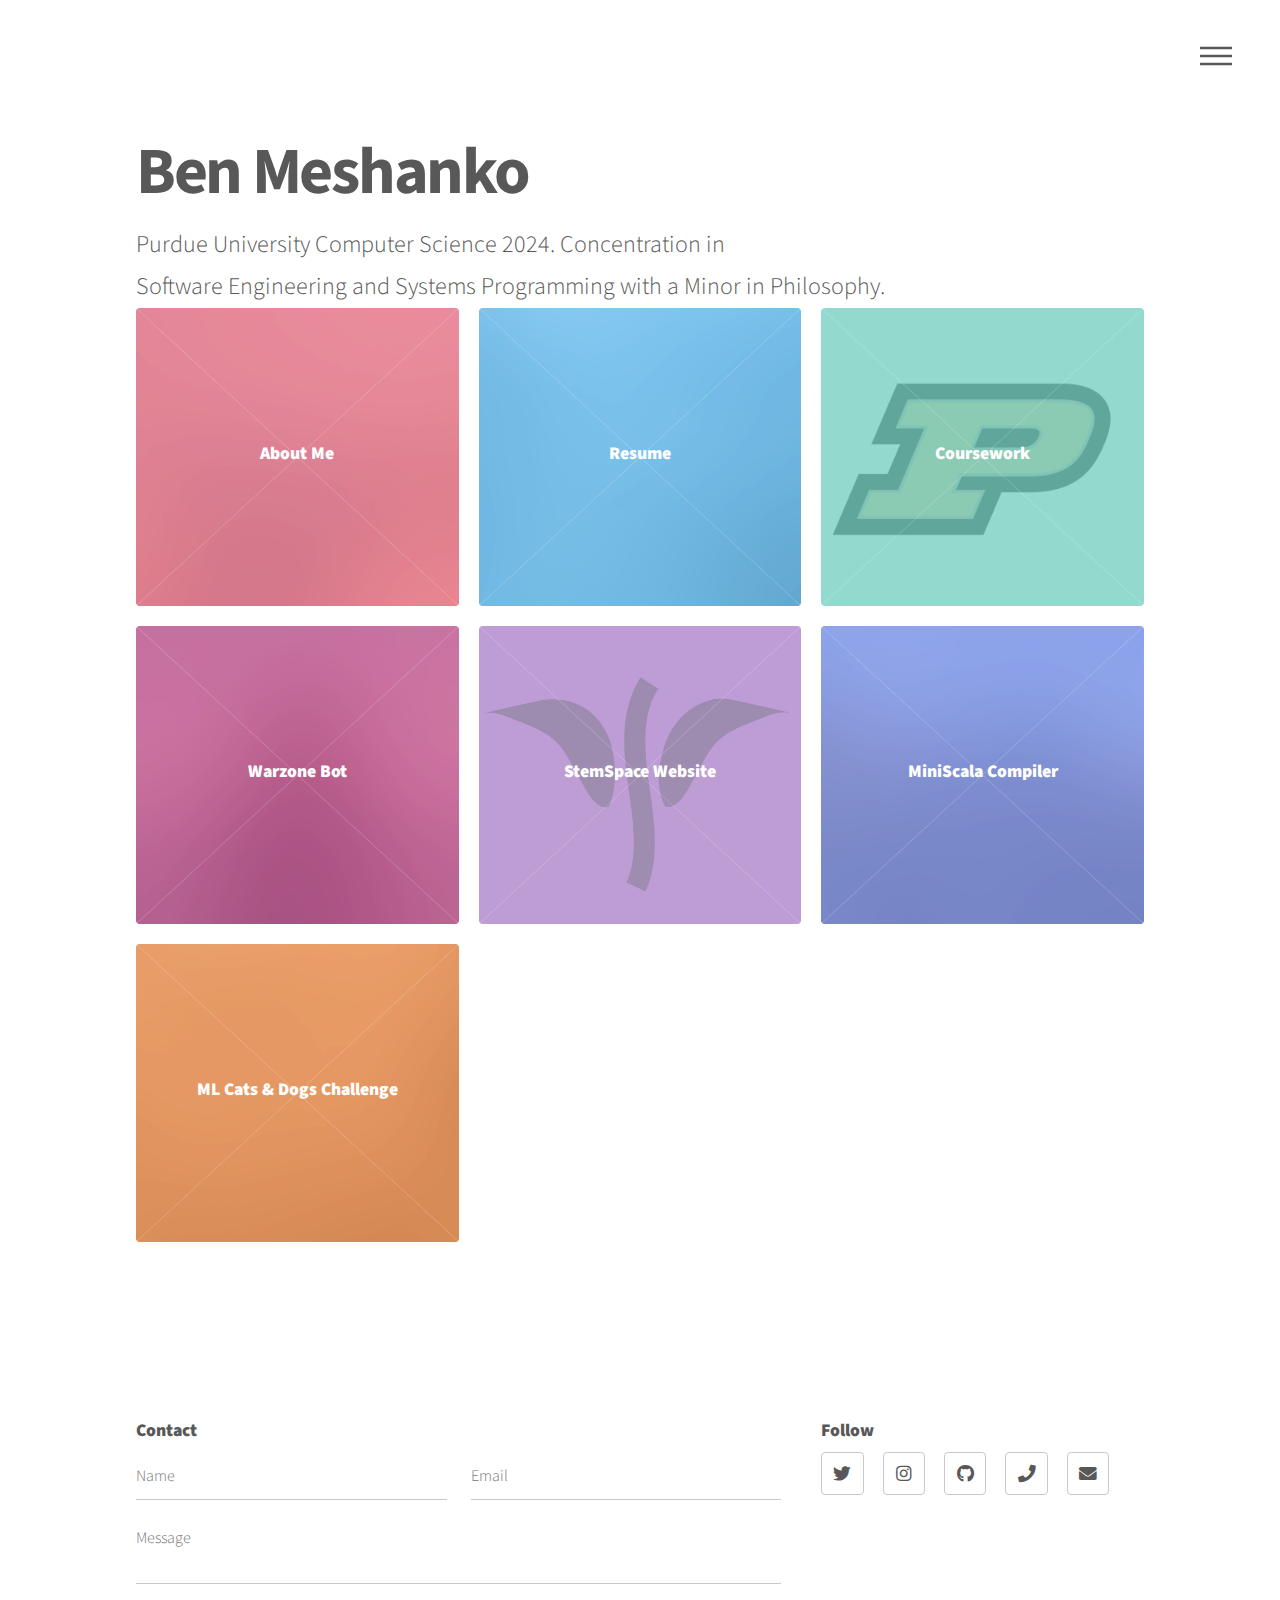
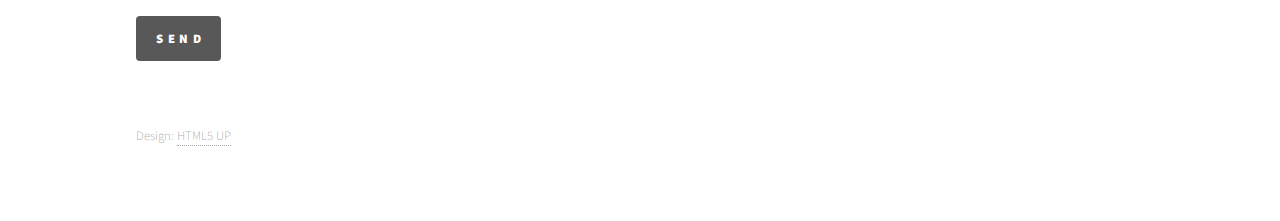
==== commit 2c3f2c9a: "Added Cats & Dogs Project" ====
--- a/index.html
+++ b/index.html
@@ -36,7 +36,7 @@
 						<ul>
 							<li><a href="index.html">Home</a></li>
 							<li><a href="about.html">About Me</a></li>
-							<li><a href="resume.pdf">Resume</a></li>
+							<li><a href="pdfs/resume.pdf">Resume</a></li>
 							<li><a href="coursework.html">Coursework</a></li>
 						</ul>
 					</nav>
@@ -65,7 +65,7 @@
 									<span class="image">
 										<img src="images/pic02.jpg" alt="" />
 									</span>
-									<a href="resume.pdf">
+									<a href="pdfs/resume.pdf">
 										<h2>Resume</h2>
 										<div class="content">
 										</div>
@@ -107,6 +107,16 @@
 									</span>
 									<a href="compiler.html">
 										<h2>MiniScala Compiler</h2>
+										<div class="content">
+										</div>
+									</a>
+								</article>
+								<article class="style7">
+									<span class="image">
+										<img src="images/pic07.jpg" alt="" />
+									</span>
+									<a href="catsanddogs.html">
+										<h2>ML Cats & Dogs Challenge</h2>
 										<div class="content">
 										</div>
 									</a>
--- a/assets/css/main.css
+++ b/assets/css/main.css
@@ -2733,6 +2733,10 @@
 				background-color: #8499e7;
 			}
 
+			.tiles article.style7 > .image:before {
+				background-color: #ff9d5c;
+			}
+
 			body:not(.is-touch) .tiles article:hover > .image {
 				-moz-transform: scale(1.1);
 				-webkit-transform: scale(1.1);
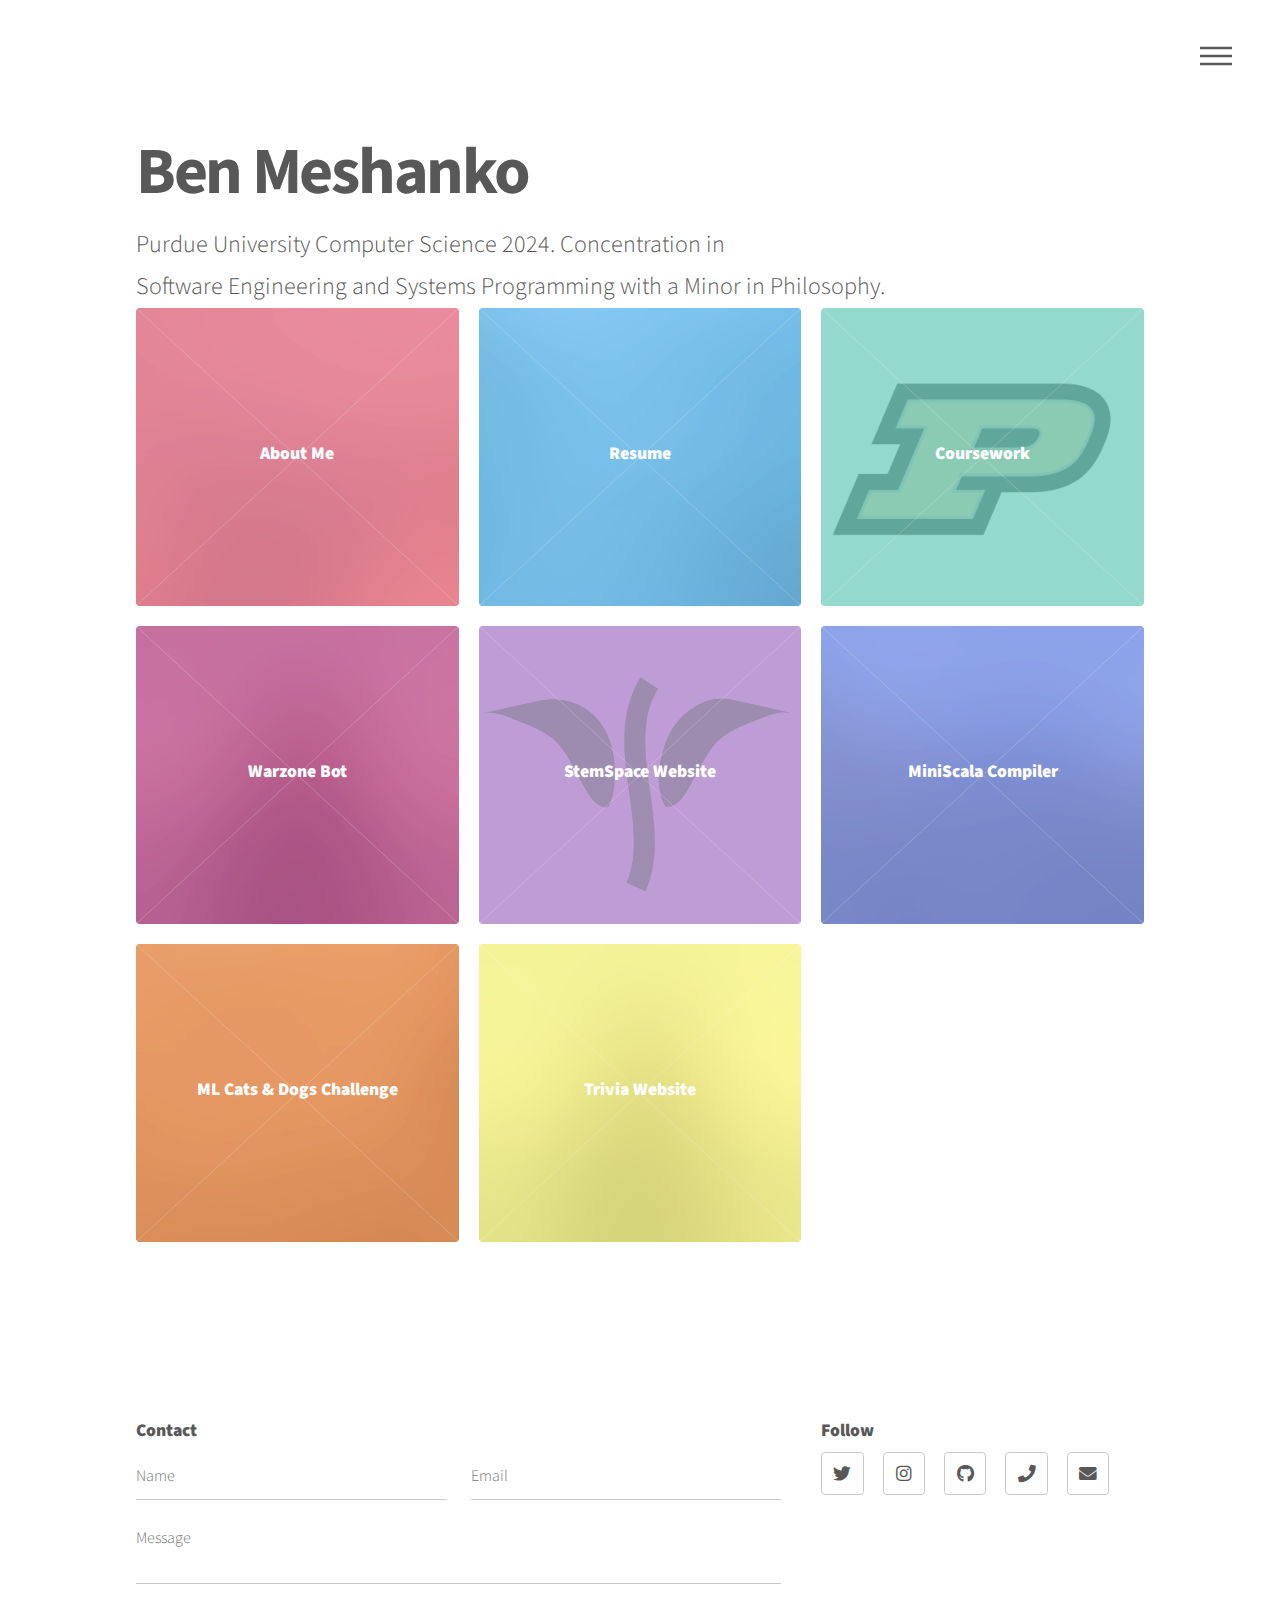
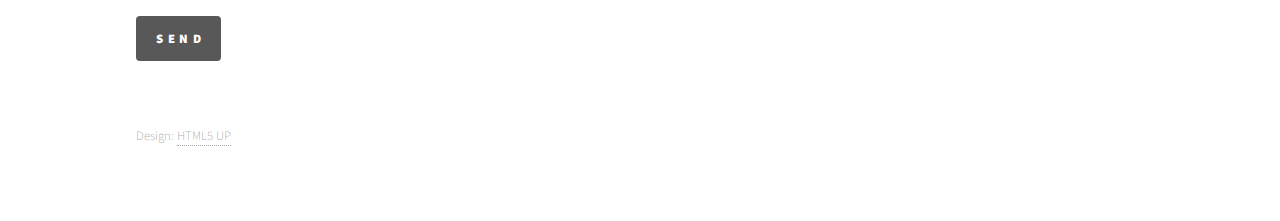
==== commit 8298abfa: "Added Trivia website" ====
--- a/index.html
+++ b/index.html
@@ -121,6 +121,16 @@
 										</div>
 									</a>
 								</article>
+								<article class="style8">
+									<span class="image">
+										<img src="images/pic04.jpg" alt="" />
+									</span>
+									<a href="trivia.html">
+										<h2>Trivia Website</h2>
+										<div class="content">
+										</div>
+									</a>
+								</article>
 							</section>
 						</div>
 					</div>
--- a/assets/css/main.css
+++ b/assets/css/main.css
@@ -2737,6 +2737,10 @@
 				background-color: #ff9d5c;
 			}
 
+			.tiles article.style8 > .image:before {
+				background-color: #fffe91;
+			}
+
 			body:not(.is-touch) .tiles article:hover > .image {
 				-moz-transform: scale(1.1);
 				-webkit-transform: scale(1.1);
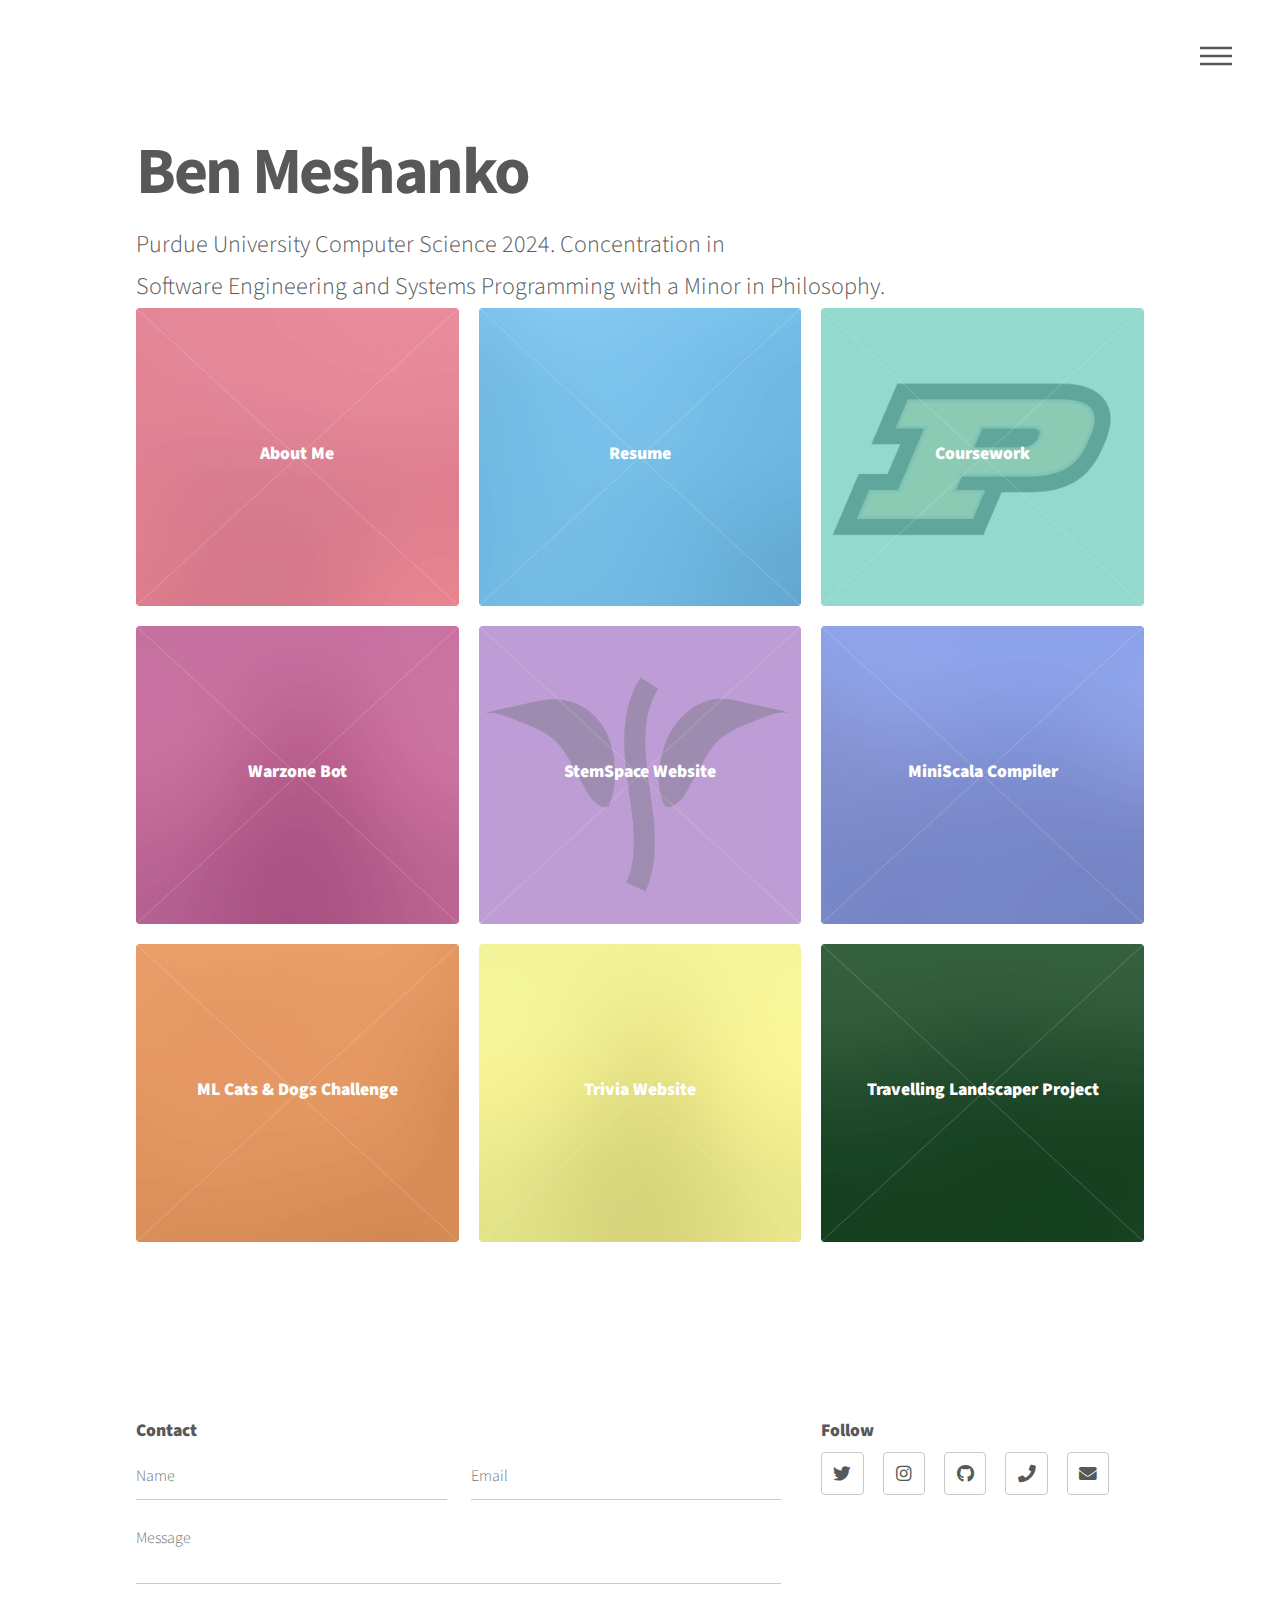
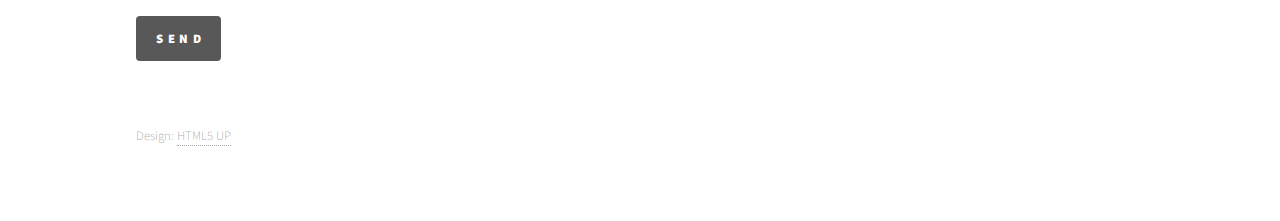
==== commit 7a5385a0: "Changed resume" ====
--- a/index.html
+++ b/index.html
@@ -131,6 +131,16 @@
 										</div>
 									</a>
 								</article>
+								<article class="style9">
+									<span class="image">
+										<img src="images/pic09.jpg" alt="" />
+									</span>
+									<a href="landscaper.html">
+										<h2>Travelling Landscaper Project</h2>
+										<div class="content">
+										</div>
+									</a>
+								</article>
 							</section>
 						</div>
 					</div>
--- a/assets/css/main.css
+++ b/assets/css/main.css
@@ -2741,6 +2741,10 @@
 				background-color: #fffe91;
 			}
 
+			.tiles article.style9 > .image:before {
+				background-color: #094115;
+			}
+
 			body:not(.is-touch) .tiles article:hover > .image {
 				-moz-transform: scale(1.1);
 				-webkit-transform: scale(1.1);
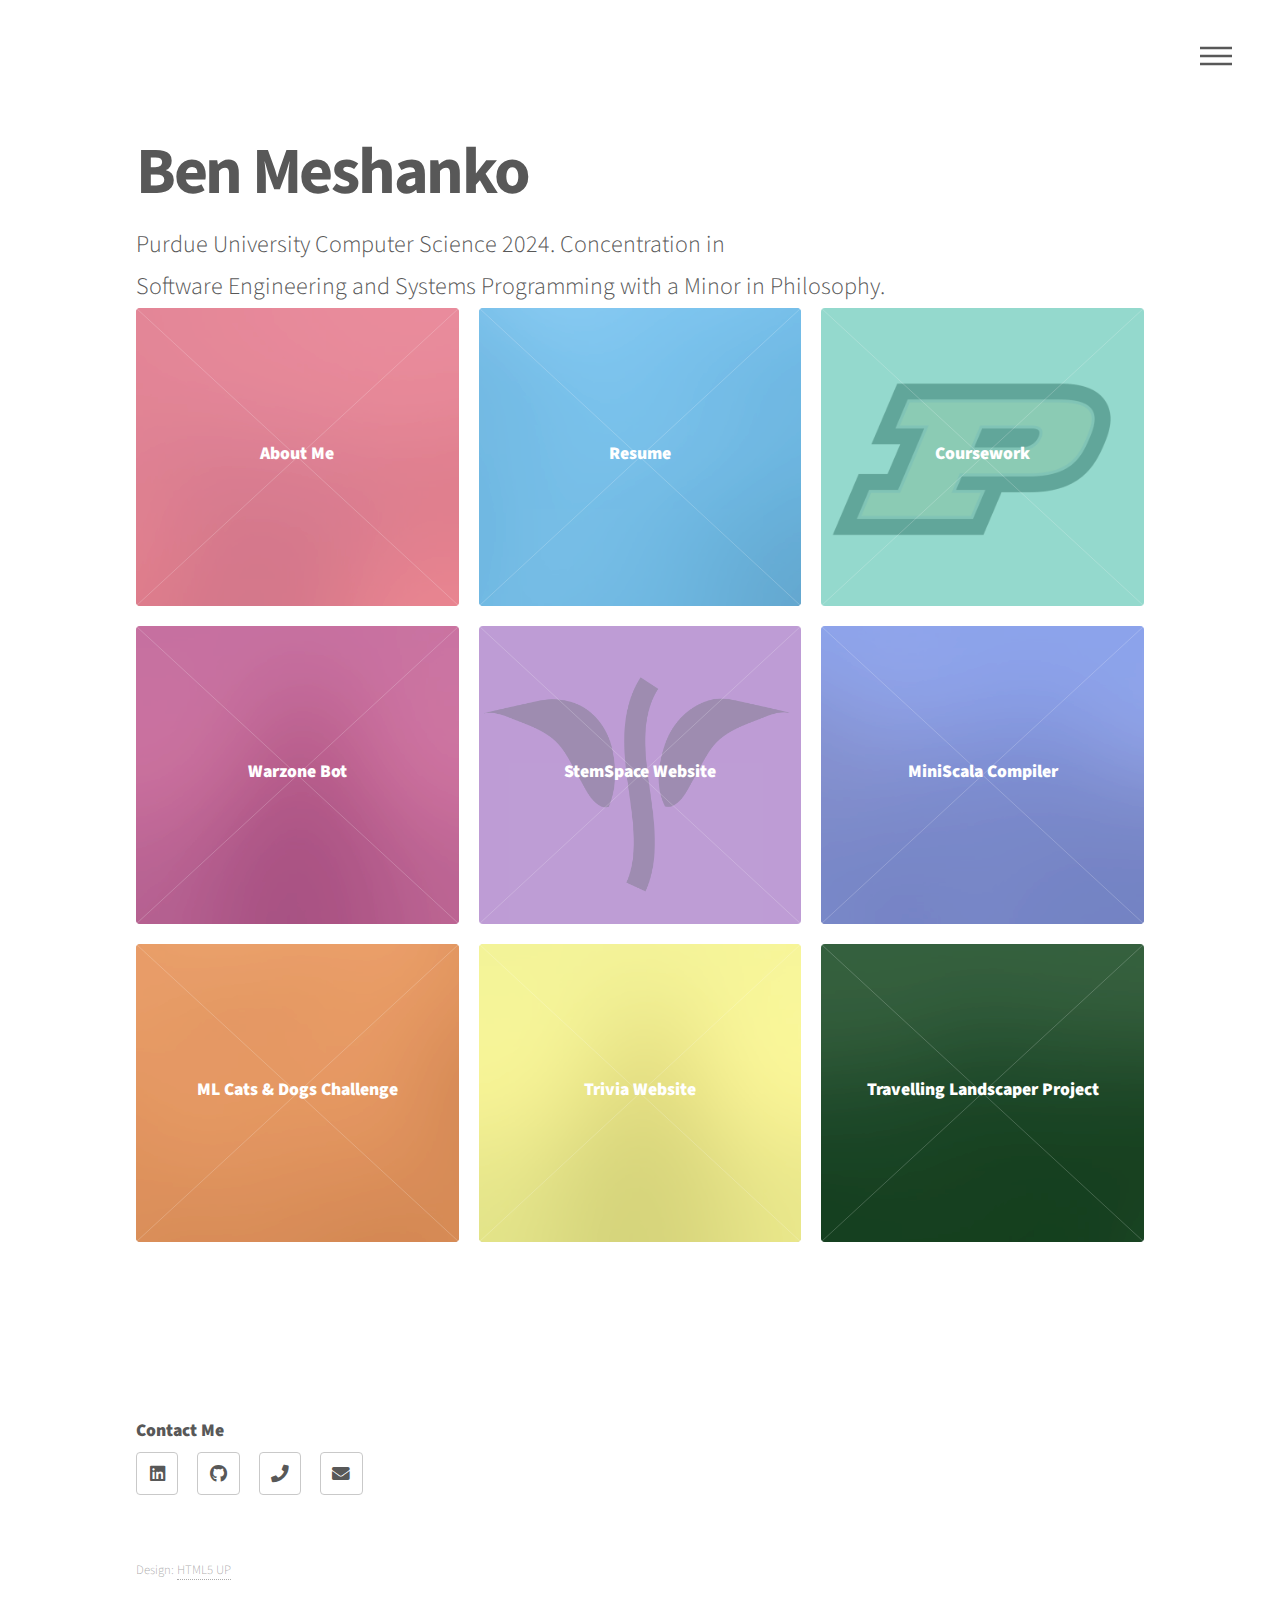
==== commit b0bf7516: "Fixed the Footer" ====
--- a/index.html
+++ b/index.html
@@ -149,32 +149,12 @@
 					<footer id="footer">
 						<div class="inner">
 							<section>
-								<h2>Contact</h2>
-								<form method="post" action="#">
-									<div class="fields">
-										<div class="field half">
-											<input type="text" name="name" id="name" placeholder="Name" />
-										</div>
-										<div class="field half">
-											<input type="email" name="email" id="email" placeholder="Email" />
-										</div>
-										<div class="field">
-											<textarea name="message" id="message" placeholder="Message"></textarea>
-										</div>
-									</div>
-									<ul class="actions">
-										<li><input type="submit" value="Send" class="primary" /></li>
-									</ul>
-								</form>
-							</section>
-							<section>
-								<h2>Follow</h2>
+								<h2>Contact Me</h2>
 								<ul class="icons">
-									<li><a href="#" class="icon brands style2 fa-twitter"><span class="label">Twitter</span></a></li>
-									<li><a href="#" class="icon brands style2 fa-instagram"><span class="label">Instagram</span></a></li>
-									<li><a href="#" class="icon brands style2 fa-github"><span class="label">GitHub</span></a></li>
-									<li><a href="#" class="icon solid style2 fa-phone"><span class="label">Phone</span></a></li>
-									<li><a href="#" class="icon solid style2 fa-envelope"><span class="label">Email</span></a></li>
+									<li><a href="https://www.linkedin.com/in/benmeshanko/" class="icon brands style2 fa-linkedin"><span class="label">LinkedIn</span></a></li>
+									<li><a href="https://github.com/Bmeshanko" class="icon brands style2 fa-github"><span class="label">GitHub</span></a></li>
+									<li><a href="412-310-7449" class="icon solid style2 fa-phone"><span class="label">Phone</span></a></li>
+									<li><a href="mailto:benmeshanko@gmail.com" class="icon solid style2 fa-envelope"><span class="label">Email</span></a></li>
 								</ul>
 							</section>
 							<ul class="copyright">
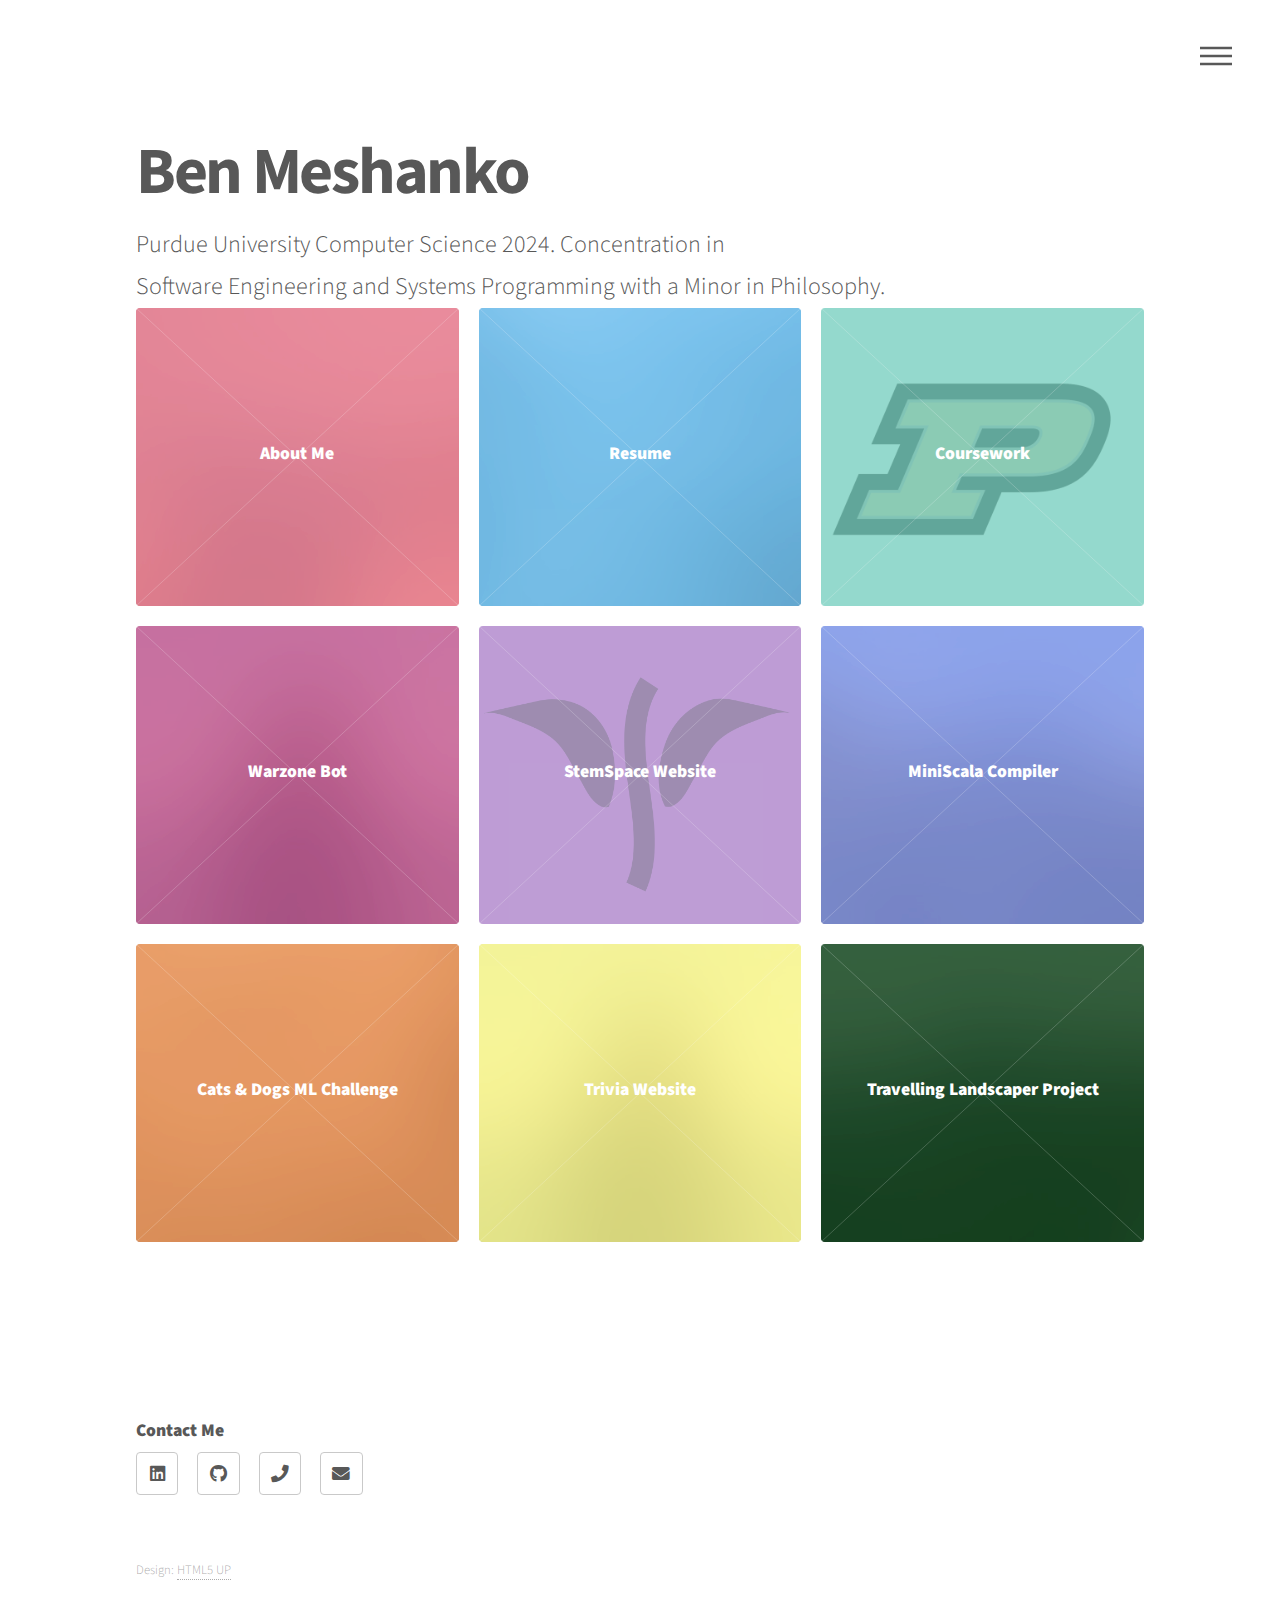
==== commit 22cd3e9c: "Added cats/dogs challenge" ====
--- a/index.html
+++ b/index.html
@@ -116,7 +116,7 @@
 										<img src="images/pic07.jpg" alt="" />
 									</span>
 									<a href="catsanddogs.html">
-										<h2>ML Cats & Dogs Challenge</h2>
+										<h2>Cats & Dogs ML Challenge</h2>
 										<div class="content">
 										</div>
 									</a>
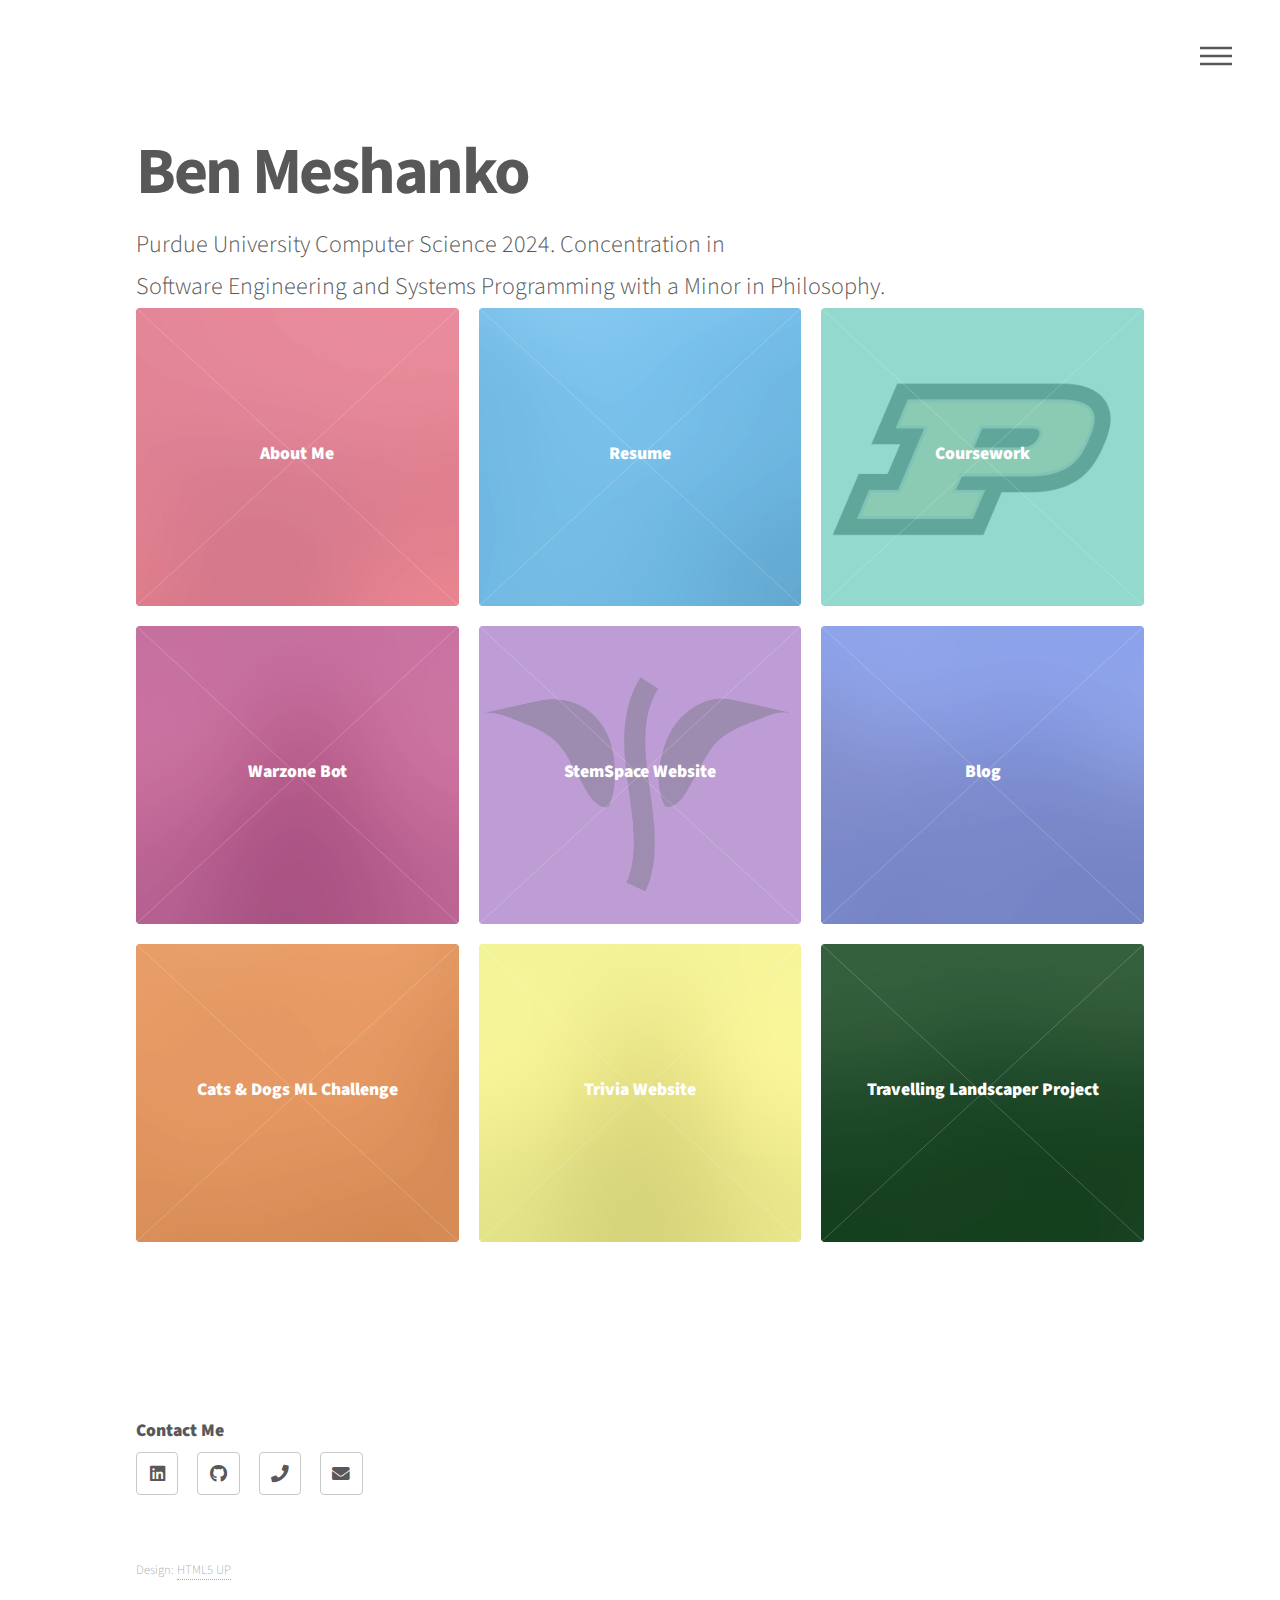
==== commit 6b4ccc61: "Added blog support" ====
--- a/index.html
+++ b/index.html
@@ -105,8 +105,8 @@
 									<span class="image">
 										<img src="images/pic06.jpg" alt="" />
 									</span>
-									<a href="compiler.html">
-										<h2>MiniScala Compiler</h2>
+									<a href="blog.html">
+										<h2>Blog</h2>
 										<div class="content">
 										</div>
 									</a>
